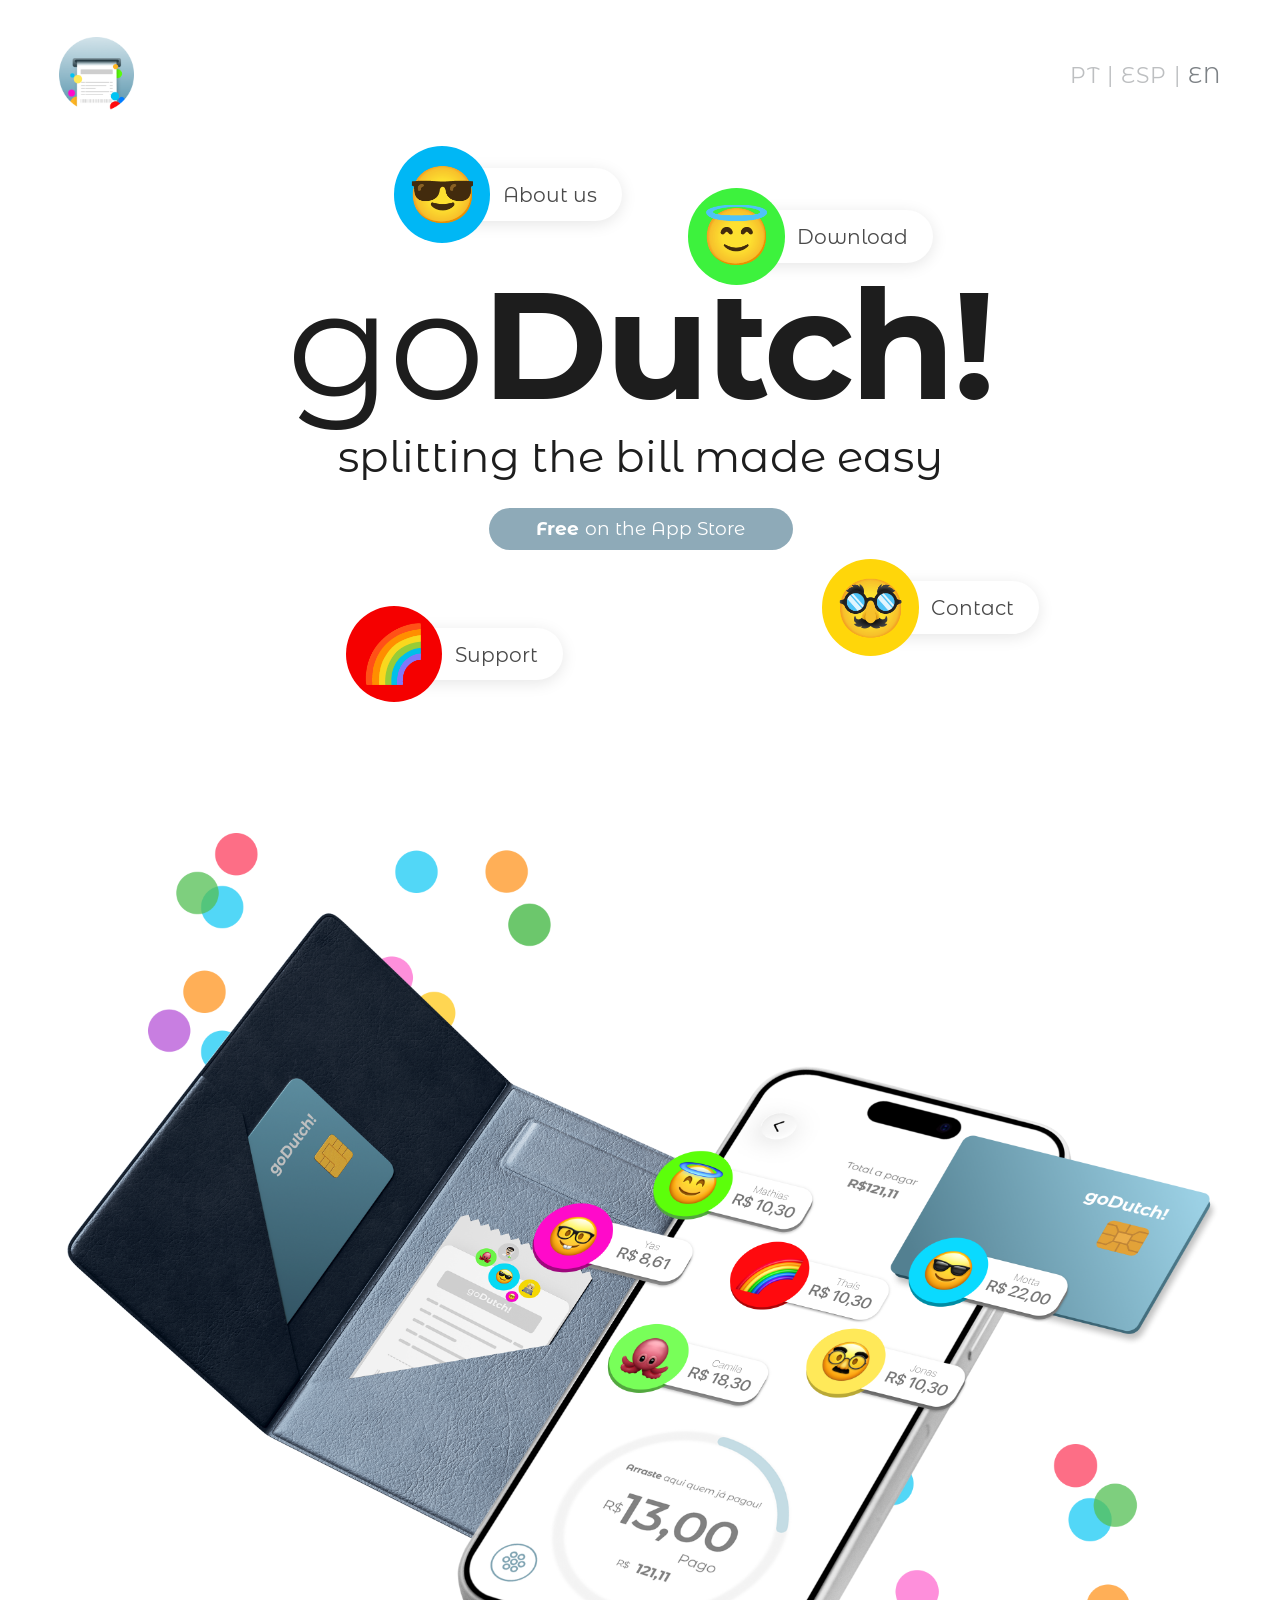
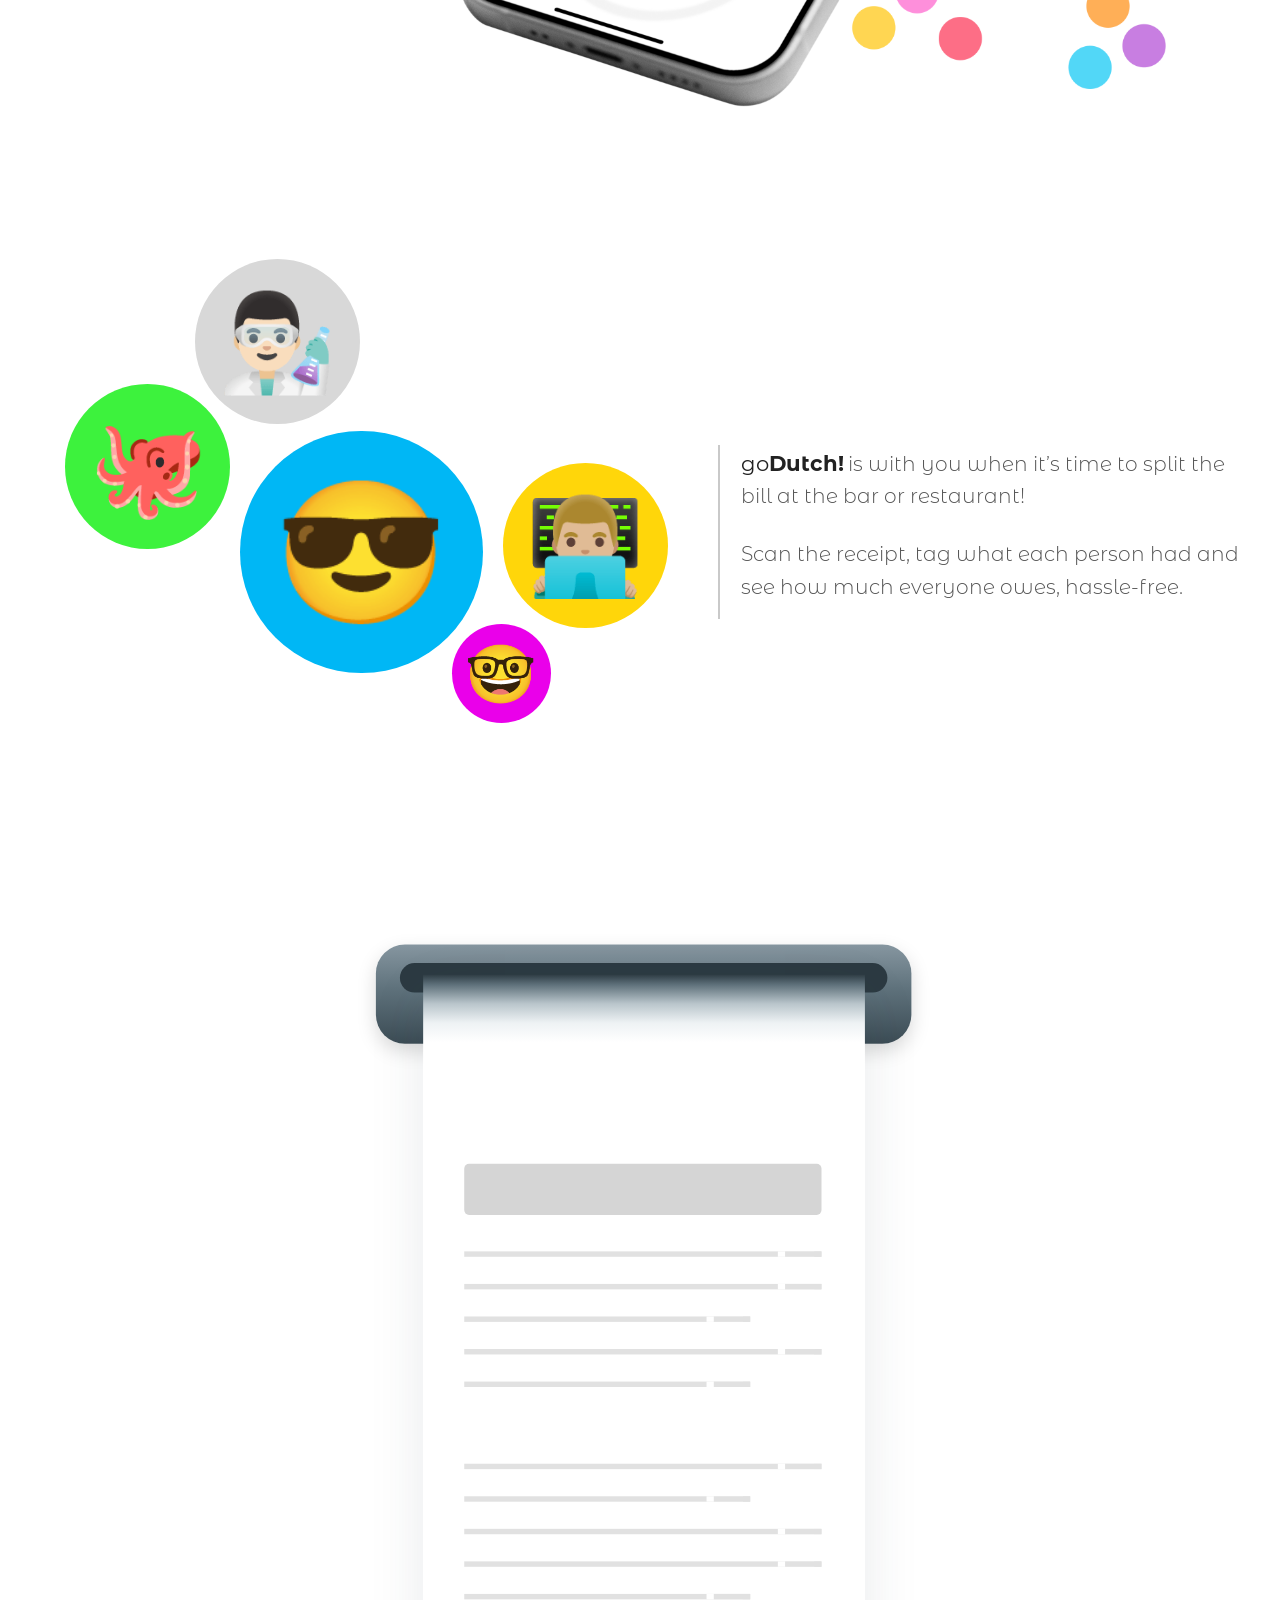
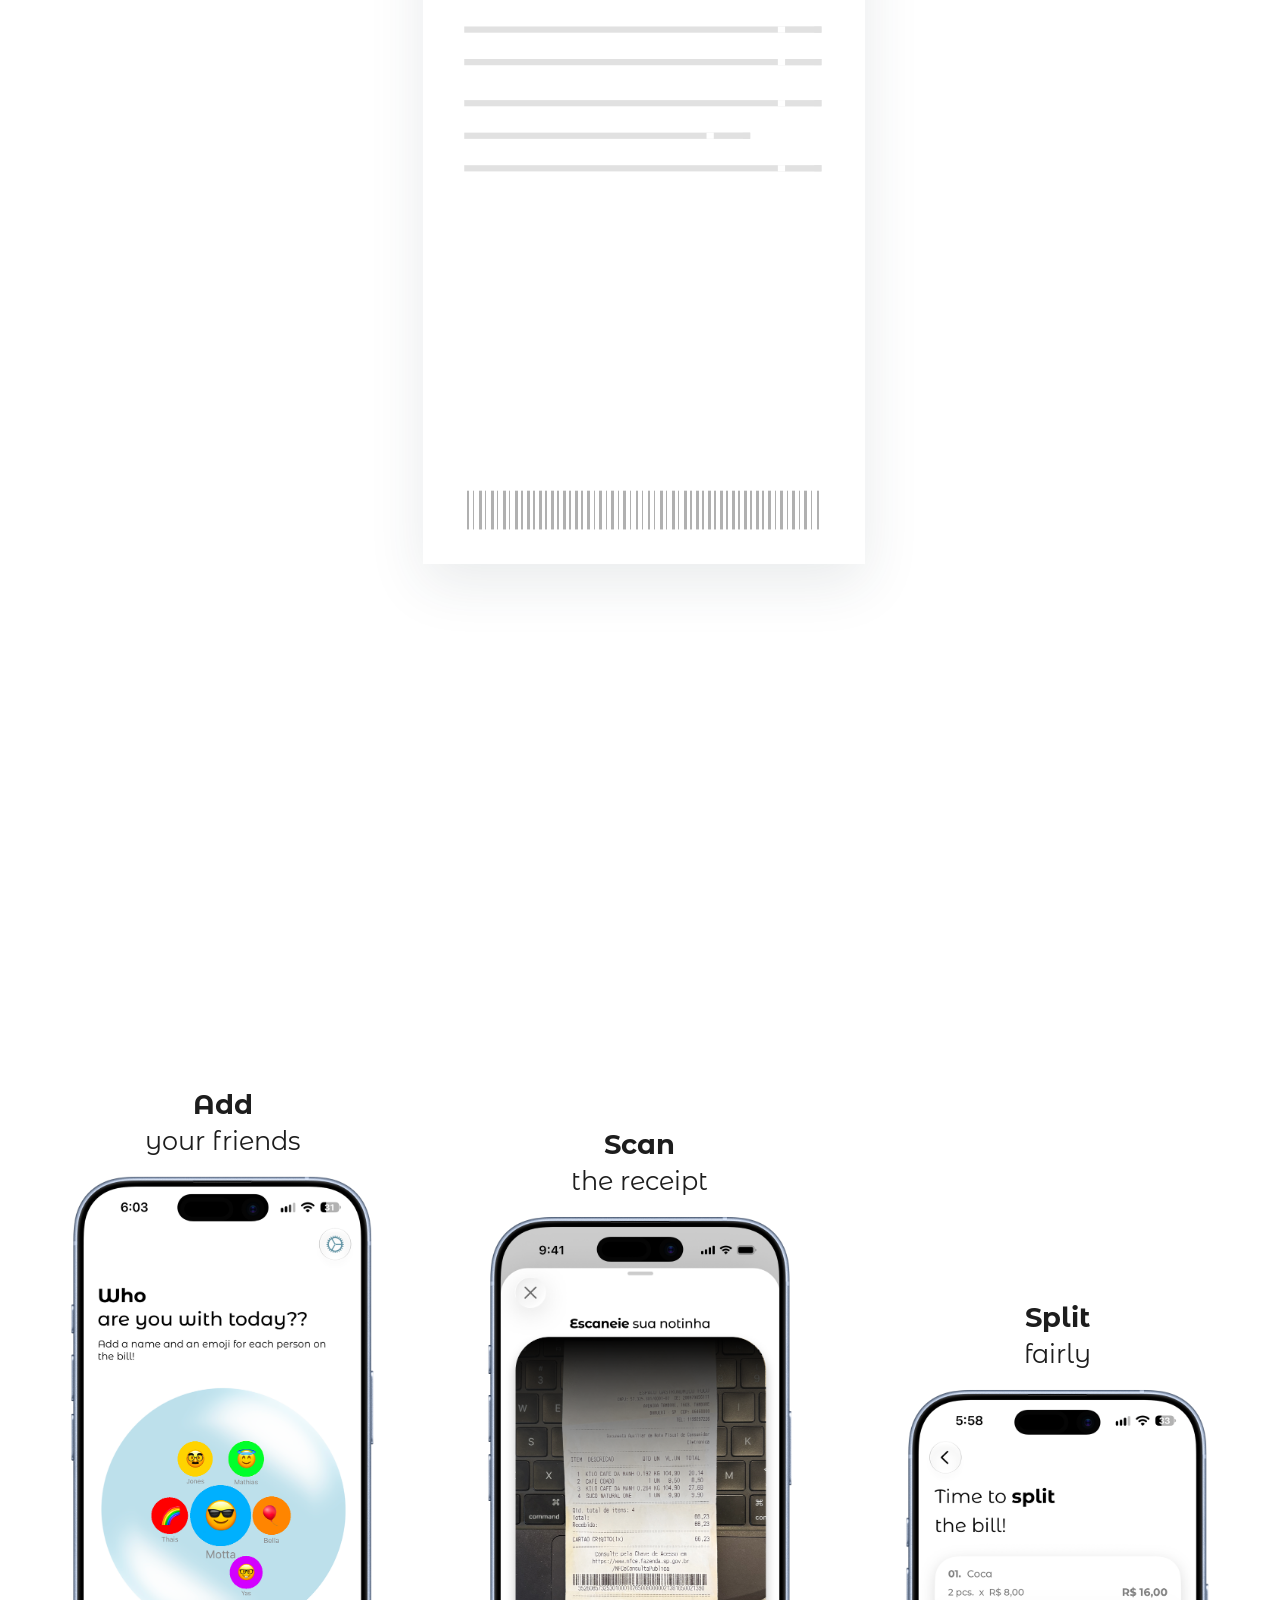
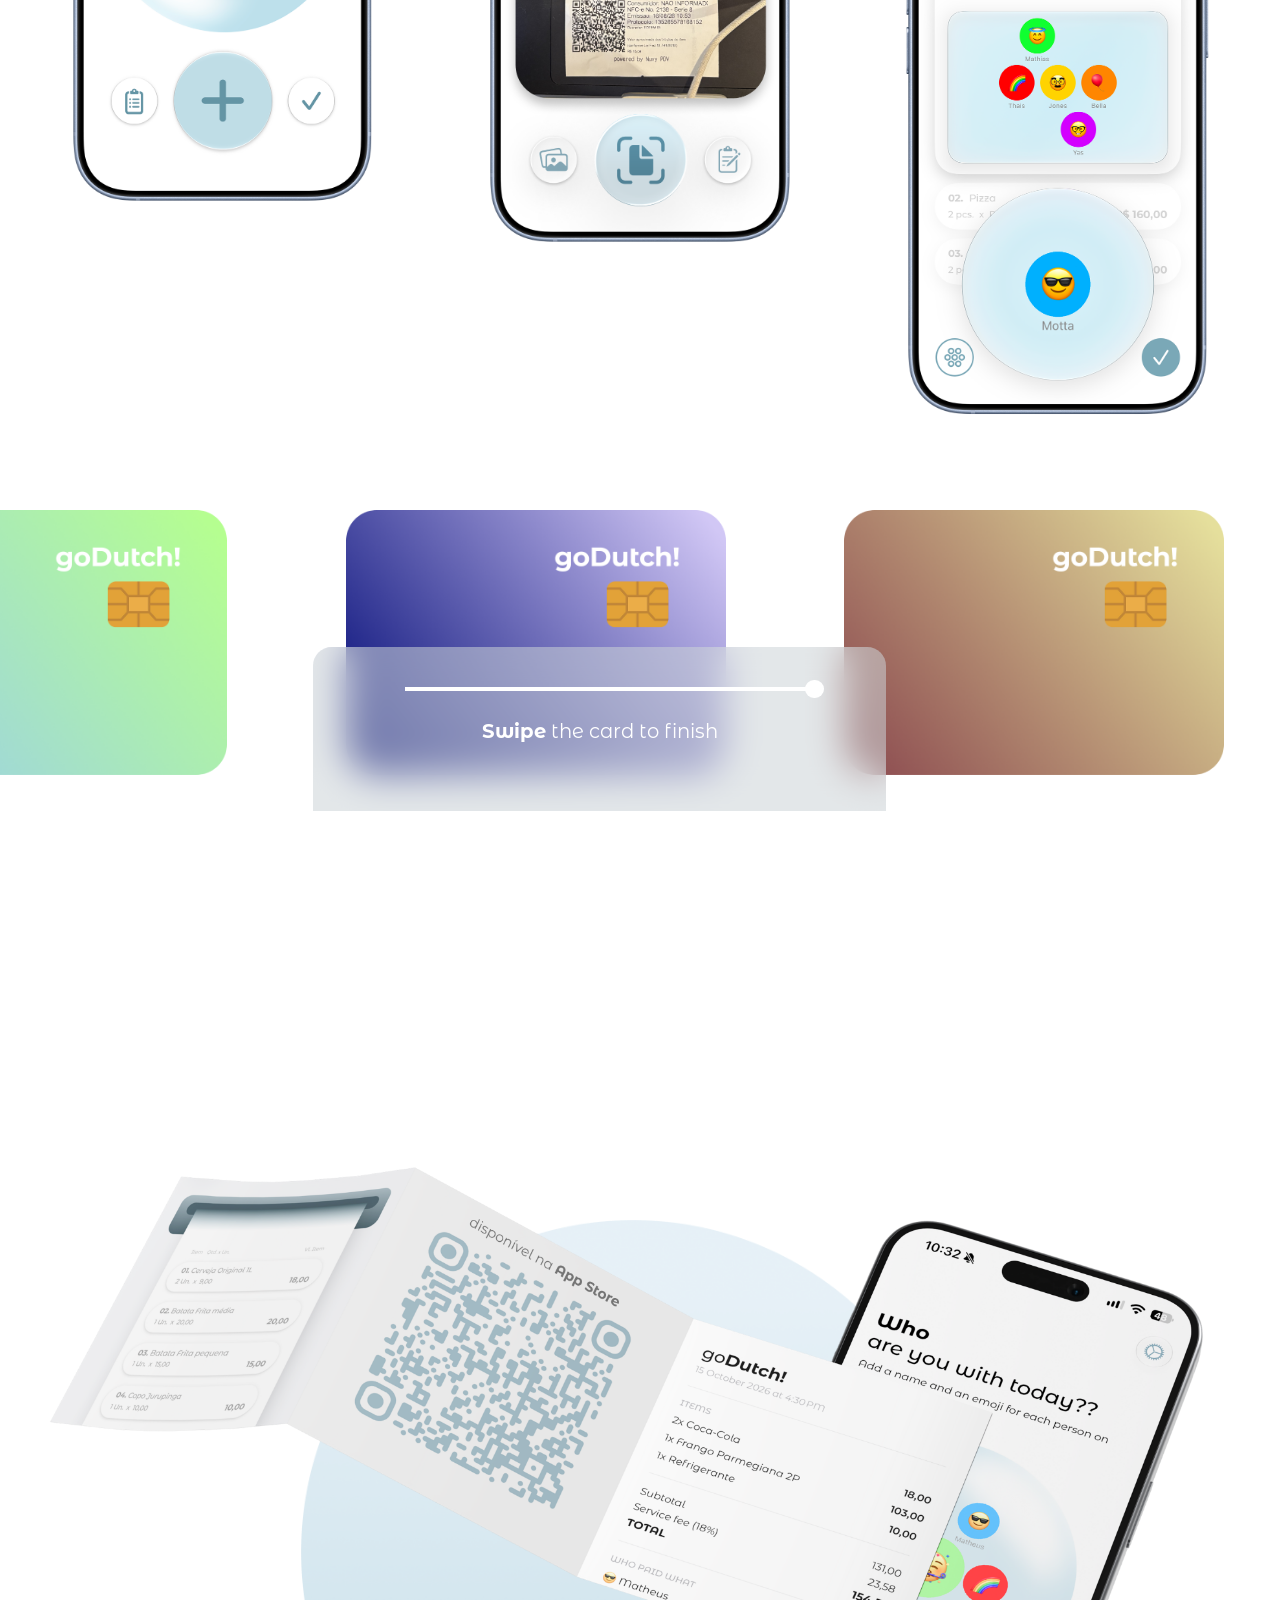
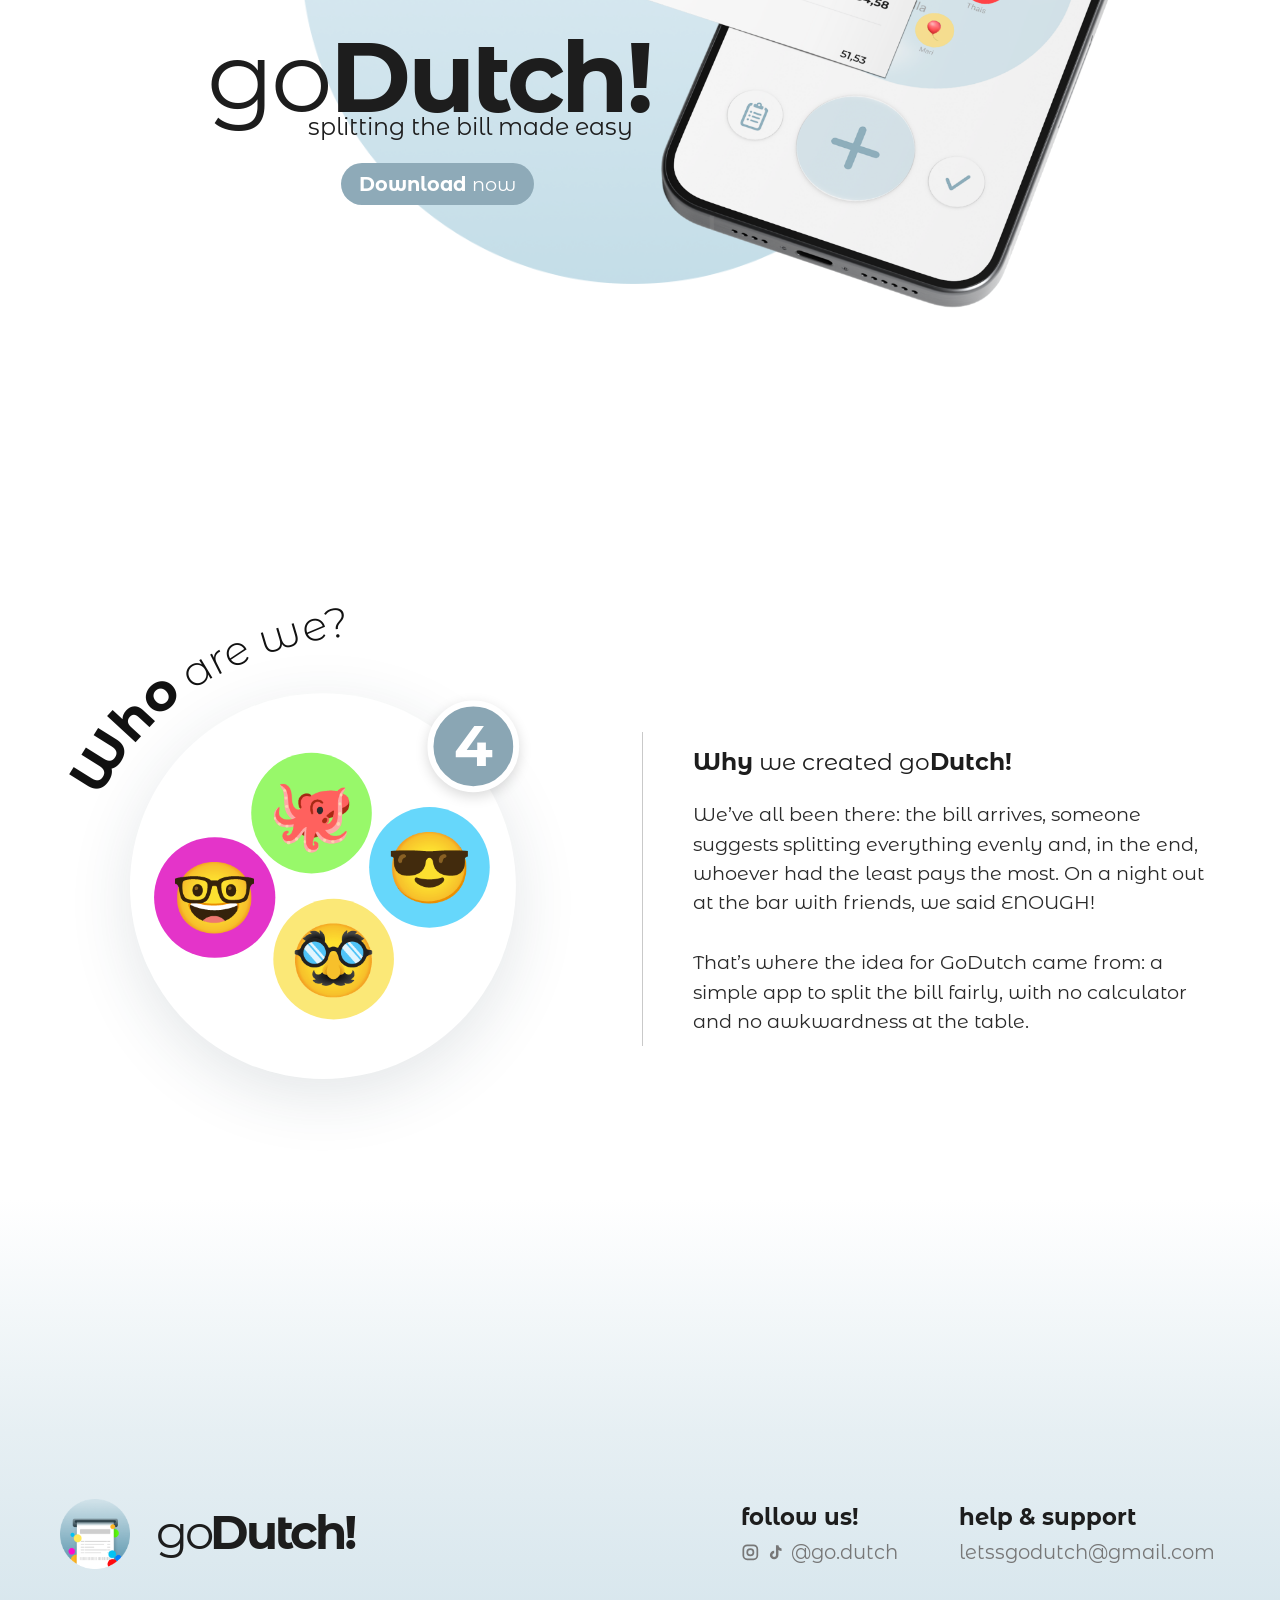
==== index.html @ 828cf1ac "Renomeia para index.html" ====
<!DOCTYPE html>
<html lang="pt-BR">
<head>
<meta charset="UTF-8">
<meta name="viewport" content="width=device-width, initial-scale=1">
<title>goDutch! – rachar a conta fácil</title>
<link rel="preconnect" href="https://fonts.googleapis.com">
<link rel="preconnect" href="https://fonts.gstatic.com" crossorigin>
<link href="https://fonts.googleapis.com/css2?family=Montserrat+Alternates:wght@300;400;500;600;700&display=swap" rel="stylesheet">
<link rel="stylesheet" href="landingpage.css">
<script>
  // liga as animações antes da página aparecer (evita os balões "piscarem" no lugar final)
  if (!window.matchMedia('(prefers-reduced-motion: reduce)').matches) document.documentElement.classList.add('anim');
</script>
</head>
<body>
<div class="page">

  <!-- 1. HERO -->
  <section class="sec hero">
    <img class="icone" src="assets/iconApp.png" alt="goDutch!">
    <nav class="lang"><a href="#" data-lang="pt">PT</a> | <a href="#" data-lang="es">ESP</a> | <a href="#" data-lang="en">EN</a></nav>

    <nav class="menu">
      <a href="#quem">
        <span class="pill" style="--x:72;--y:145;--ate:178;--dx:142;--dy:62.5;--date:192" data-i18n="menuSobre">Sobre nós</span>
        <span class="em" style="--x:72;--y:145;--r:30;background:var(--azul);--dx:142;--dy:62.5;--dr:15.5">😎</span>
      </a>
      <a class="js-appstore" href="#" target="_blank" rel="noopener">
        <span class="pill" style="--x:253;--y:170;--ate:355;--dx:236.5;--dy:76;--date:286.5" data-i18n="menuDownload">Download</span>
        <span class="em" style="--x:253;--y:170;--r:30;background:var(--verde);--dx:236.5;--dy:76;--dr:15.5">😇</span>
      </a>
      <a class="js-email" href="mailto:letssgodutch@gmail.com">
        <span class="pill" style="--x:250;--y:348;--ate:348;--dx:279.5;--dy:195;--date:329.5" data-i18n="menuContato">Contato</span>
        <span class="em" style="--x:250;--y:348;--r:30;background:var(--amarelo);--dx:279.5;--dy:195;--dr:15.5">🥸</span>
      </a>
      <a class="js-notion-suporte" href="#" target="_blank" rel="noopener">
        <span class="pill" style="--x:76;--y:374;--ate:173;--dx:126.5;--dy:210;--date:176" data-i18n="menuSuporte">Suporte</span>
        <span class="em" style="--x:76;--y:374;--r:30;background:var(--vermelho);--dx:126.5;--dy:210;--dr:15.5">🌈</span>
      </a>
    </nav>

    <h1 class="logo">go<b>Dutch!</b></h1>
    <p class="slogan" data-i18n="slogan">rachar a conta fácil</p>
    <a class="btn js-appstore" href="#" target="_blank" rel="noopener" data-i18n="btnApp"><b>Grátis</b> na App Store</a>
  </section>

  <!-- 2. CARTEIRA + CONFETES -->
  <section class="sec carteira">
    <img class="confete c1 sobe" style="--ordem:0" src="assets/Group%206074.png" alt="">
    <img class="confete c2 sobe" style="--ordem:2" src="assets/Group%206075.png" alt="">
    <img class="mock sobe" style="--ordem:1" src="assets/mockupAberto.png" alt="Carteira aberta com cartão goDutch! e celular mostrando quanto cada um pagou">
  </section>

  <!-- 3. INTRO -->
  <section class="sec intro" id="sobre">
    <div class="intro-txt">
    <h2 class="logo">go<b>Dutch!</b></h2>
    <p class="sub" data-i18n="introSub">está com você na hora de dividir a conta do bar ou restaurante!</p>
    <p class="como" data-i18n="introComo"><b>Escaneie</b> a nota, <b>marque</b> o que cada pessoa consumiu e <b>veja</b> quanto cada um deve pagar, sem complicações.</p>
    </div>
    <span class="em" style="--x:148;--y:158;--r:40;background:var(--cinza);--dx:89;--dy:63.5;--dr:26.5">👨🏻‍🔬</span>
    <span class="em" style="--x:84;--y:219;--r:40;background:var(--verde);--dx:47.5;--dy:103.5;--dr:26.5">🐙</span>
    <span class="em" style="--x:188;--y:259;--r:60;background:var(--azul);--dx:116;--dy:131;--dr:39">😎</span>
    <span class="em" style="--x:298;--y:258;--r:40;background:var(--amarelo);--dx:188;--dy:129;--dr:26.5">👨🏼‍💻</span>
    <span class="em" style="--x:257;--y:318;--r:24;background:var(--rosa);--dx:161;--dy:170;--dr:16">🤓</span>
  </section>

  <!-- 4. NOTINHA -->
  <section class="sec notinha">
    <div class="fenda"></div>
    <div class="papel">
      <div class="barra"></div>
      <div class="linhas l1"><i></i><i></i><i class="c"></i><i></i><i class="c"></i></div>
      <div class="linhas l2"><i></i><i class="c"></i><i></i><i></i><i class="c"></i><i></i><i></i></div>
      <div class="linhas l3"><i></i><i class="c"></i><i></i></div>
      <div class="codigo"></div>
    </div>
    <!-- bolinhas (atras = passa por trás do papel) -->
    <span class="dot"       style="--x:279;--y:109;--r:11;background:#ffa31a"></span>
    <span class="dot atras" style="--x:290;--y:140;--r:20;background:#4be63c"></span>
    <span class="dot"       style="--x:87; --y:148;--r:9; background:#1ab8f0"></span>
    <span class="dot"       style="--x:112;--y:164;--r:18;background:#ffe14d"></span>
    <span class="dot"       style="--x:84; --y:226;--r:15;background:#ea1fd0"></span>
    <span class="dot atras" style="--x:100;--y:272;--r:25;background:#ffa31a"></span>
    <span class="dot"       style="--x:277;--y:240;--r:18;background:#1fc3f5"></span>
    <span class="dot"       style="--x:306;--y:259;--r:15;background:#1b75e8"></span>
    <span class="dot"       style="--x:279;--y:287;--r:24;background:#f20d0d"></span>
    <span class="dot atras" style="--x:95; --y:410;--r:11;background:#1fc3f5"></span>
    <span class="dot"       style="--x:107;--y:440;--r:20;background:#5af01e"></span>
    <span class="dot"       style="--x:286;--y:435;--r:11;background:#ffe14d"></span>
    <span class="dot atras" style="--x:295;--y:475;--r:25;background:#ea1fd0"></span>
  </section>

  <!-- 5. COMO FUNCIONA -->
  <section class="sec passos">
    <div class="trilho" id="trilho">
      <div class="passo">
        <h3 data-i18n="passoDivida">Divida<span>justamente</span></h3>
        <img src="assets/mockup1.png" alt="Tela para dividir a conta">
      </div>
      <div class="passo ativo">
        <h3 data-i18n="passoAdicione">Adicione<span>seus amigos</span></h3>
        <img src="assets/mockup3.png" alt="Tela para adicionar amigos">
      </div>
      <div class="passo">
        <h3 data-i18n="passoEscaneie">Escaneie<span>a notinha</span></h3>
        <img src="assets/mockup2.png" alt="Tela para escanear a nota">
      </div>
    </div>
  </section>

  <!-- 6. CARTÕES -->
  <section class="sec cartoes">
    <!-- carrossel infinito: a 2ª metade repete a 1ª para o loop não ter emenda -->
    <div class="cartoes-trilho">
      <div class="cartoes-faixa">
        <!-- ordem pensada pra cores parecidas não ficarem lado a lado -->
        <img src="assets/cartaoVerde.png" alt="Cartão goDutch! verde">
        <img src="assets/cartaoIndigo.png" alt="Cartão goDutch! índigo">
        <img src="assets/cartaoDourado.png" alt="Cartão goDutch! dourado">
        <img src="assets/cartaoAzul.png" alt="Cartão goDutch! azul">
        <img src="assets/cartaoVermelho.png" alt="Cartão goDutch! vermelho">
        <img src="assets/cartaoLilas.png" alt="Cartão goDutch! lilás">
        <img src="assets/cartaoEsmeralda.png" alt="Cartão goDutch! esmeralda">
        <img src="assets/cartaoRosa.png" alt="Cartão goDutch! roxo">
        <!-- cópia -->
        <img src="assets/cartaoVerde.png" alt="" aria-hidden="true">
        <img src="assets/cartaoIndigo.png" alt="" aria-hidden="true">
        <img src="assets/cartaoDourado.png" alt="" aria-hidden="true">
        <img src="assets/cartaoAzul.png" alt="" aria-hidden="true">
        <img src="assets/cartaoVermelho.png" alt="" aria-hidden="true">
        <img src="assets/cartaoLilas.png" alt="" aria-hidden="true">
        <img src="assets/cartaoEsmeralda.png" alt="" aria-hidden="true">
        <img src="assets/cartaoRosa.png" alt="" aria-hidden="true">
      </div>
    </div>
    <div class="arraste">
      <div class="trilha"></div>
      <p data-i18n="arraste"><b>Arraste</b> o cartão para finalizar</p>
    </div>
  </section>

  <!-- 7. DOWNLOAD -->
  <section class="sec download" id="download">
    <img class="circulo" src="assets/circulo.png" alt="">
    <img class="mock" src="assets/notinhaSaindo.png" alt="QR code para baixar o goDutch! na App Store">
    <p class="logo">go<b>Dutch!</b></p>
    <p class="slogan" data-i18n="slogan">rachar a conta fácil</p>
    <a class="btn btn-gratis js-appstore" href="#" target="_blank" rel="noopener" data-i18n="btnApp"><b>Grátis</b> na App Store</a>
    <a class="btn btn-baixe js-appstore" href="#" target="_blank" rel="noopener" data-i18n="btnBaixe"><b>Baixe</b> agora</a>
  </section>

  <!-- 8. POR QUE -->
  <section class="sec porque">
    <h3 data-i18n="porqueTitulo"><b>Por que</b> criamos o go<b>Dutch!</b></h3>
    <p class="p1" data-i18n="porque1">Todo mundo já viveu aquela hora que a conta chega, alguém sugere dividir tudo igual e, no fim, quem consumiu menos paga mais. Numa ida ao bar com os amigos, dissemos CHEGA!</p>
    <p class="p2" data-i18n="porque2">Foi daí que veio a ideia do GoDutch, um app simples para dividir a conta de forma justa, sem calculadora e sem desconforto na mesa.</p>
  </section>

  <div class="fundo-rodape"></div>

  <!-- 9. QUEM SOMOS -->
  <section class="sec quem" id="quem">
    <div class="quem-roda">
    <div class="roda"></div>
    <span class="n4">4</span>
    <span class="em" style="--x:189.5;--y:95;--r:29;background:#98f86a">🐙</span>
    <span class="em" style="--x:143;--y:135.5;--r:29;background:#e434c9">🤓</span>
    <span class="em" style="--x:246;--y:121;--r:29;background:#66d7fb">😎</span>
    <span class="em" style="--x:200;--y:165;--r:29;background:#fbe877">🥸</span>
    <svg class="quem-titulo" viewBox="0 0 390 130" aria-label="Quem somos?">
      <path id="arco" d="M88,88 C102,58 128,34 160,22 S215,8 245,9 S285,12 300,14" fill="none"/>
      <text><textPath href="#arco"><tspan class="q1" data-i18n="quem1">Quem</tspan><tspan class="q2" data-i18n="quem2"> somos?</tspan></textPath></text>
    </svg>
    </div>

    <div class="time">
      <div class="membro">
        <div class="pill" style="--x:172;--y:268;--ate:295;--dx:157.4;--dy:184.8;--date:238.4"><small>Thaís · Developer</small><span>@tatacanguçu</span></div>
        <span class="em" style="--x:172;--y:268;--r:24;background:var(--verde);--dx:157.4;--dy:184.8;--dr:15.5">🐙</span>
      </div>
      <div class="membro">
        <div class="pill" style="--x:48;--y:322;--ate:170;--dx:29.4;--dy:221.2;--date:109.4"><small>Camila · Developer</small><span>@cparolin_</span></div>
        <span class="em" style="--x:48;--y:322;--r:24;background:var(--amarelo);--dx:29.4;--dy:221.2;--dr:15.5">🥸</span>
      </div>
      <div class="membro">
        <div class="pill" style="--x:254;--y:322;--ate:376;--dx:244.6;--dy:223.8;--date:324.1"><small>Yasmin · Developer</small><span>@y.mendss</span></div>
        <span class="em" style="--x:254;--y:322;--r:24;background:var(--rosa);--dx:244.6;--dy:223.8;--dr:15.5">🤓</span>
      </div>
      <div class="membro">
        <div class="pill" style="--x:118;--y:377;--ate:242;--dx:111.3;--dy:277.7;--date:191.8"><small>Matheus · Designer</small><span>@matheusmotta_</span></div>
        <span class="em" style="--x:118;--y:377;--r:24;background:var(--azul);--dx:111.3;--dy:277.7;--dr:15.5">😎</span>
      </div>
    </div>
  </section>

  <!-- 10. RODAPÉ -->
  <footer class="sec rodape" id="contato">
    <img class="icone" src="assets/iconApp.png" alt="">
    <span class="logo">go<b>Dutch!</b></span>
    <h4 class="col1" data-i18n="segue">segue aí!</h4>
    <p class="col1">
      <a class="js-instagram" href="#" target="_blank" rel="noopener" aria-label="Instagram"><svg viewBox="0 0 24 24" fill="none" stroke="#777" stroke-width="2.2"><rect x="3" y="3" width="18" height="18" rx="5"/><circle cx="12" cy="12" r="4"/></svg></a>
      <a class="js-tiktok" href="#" target="_blank" rel="noopener" aria-label="TikTok"><svg viewBox="0 0 24 24" fill="#777"><path d="M16 3c.3 2.2 1.8 3.9 4 4.1v3.2c-1.5 0-2.9-.4-4-1.2v6.4A5.5 5.5 0 1 1 10.5 10v3.3a2.3 2.3 0 1 0 2.3 2.3V3H16z"/></svg></a>
      <a class="js-instagram" href="#" target="_blank" rel="noopener">@go.dutch</a>
    </p>
    <h4 class="col2" data-i18n="ajuda">ajuda &amp; suporte</h4>
    <p class="col2"><a class="js-email" href="mailto:letssgodutch@gmail.com">letssgodutch@gmail.com</a></p>
  </footer>

</div>

<script>
  /* =========================================================
     LINKS — troque aqui quando tiver os endereços certos
     ========================================================= */
  var LINKS = {
    appStore:  'https://apps.apple.com/br/app/godutch/id6807981022',

    // e-mail (balão "Contato" e rodapé)
    email: 'letssgodutch@gmail.com',

    // página de suporte no Notion (balão "Suporte")
    notionSuporte:  'https://app.notion.com/p/goDutch-Suporte-2c795313e3b48397bc20012de72bafef?source=copy_link',

    instagram: 'https://www.instagram.com/go.dutch',
    tiktok:    'https://www.tiktok.com/@go.dutch'
  };

  /* =========================================================
     TEXTOS EM PT / ES / EN
     ========================================================= */
  var TEXTOS = {
    pt: {
      menuSobre:'Sobre nós', menuDownload:'Download', menuContato:'Contato', menuSuporte:'Suporte',
      slogan:'rachar a conta fácil',
      btnApp:'<b>Grátis</b> na App Store', btnBaixe:'<b>Baixe</b> agora',
      introSub:'está com você na hora de dividir a conta do bar ou restaurante!',
      introComo:'<b>Escaneie</b> a nota, <b>marque</b> o que cada pessoa consumiu e <b>veja</b> quanto cada um deve pagar, sem complicações.',
      passoAdicione:'Adicione<span>seus amigos</span>',
      passoEscaneie:'Escaneie<span>a notinha</span>',
      passoDivida:'Divida<span>justamente</span>',
      arraste:'<b>Arraste</b> o cartão para finalizar',
      porqueTitulo:'<b>Por que</b> criamos o go<b>Dutch!</b>',
      porque1:'Todo mundo já viveu aquela hora que a conta chega, alguém sugere dividir tudo igual e, no fim, quem consumiu menos paga mais. Numa ida ao bar com os amigos, dissemos CHEGA!',
      porque2:'Foi daí que veio a ideia do GoDutch, um app simples para dividir a conta de forma justa, sem calculadora e sem desconforto na mesa.',
      quem1:'Quem', quem2:' somos?',
      segue:'segue aí!', ajuda:'ajuda &amp; suporte'
    },
    es: {
      menuSobre:'Sobre nosotros', menuDownload:'Descargar', menuContato:'Contacto', menuSuporte:'Soporte',
      slogan:'dividir la cuenta fácil',
      btnApp:'<b>Gratis</b> en la App Store', btnBaixe:'<b>Descárgala</b> ahora',
      introSub:'¡está contigo a la hora de dividir la cuenta del bar o restaurante!',
      introComo:'<b>Escanea</b> el ticket, <b>marca</b> lo que consumió cada persona y <b>mira</b> cuánto debe pagar cada uno, sin complicaciones.',
      passoAdicione:'Agrega<span>a tus amigos</span>',
      passoEscaneie:'Escanea<span>el ticket</span>',
      passoDivida:'Divide<span>con justicia</span>',
      arraste:'<b>Desliza</b> la tarjeta para finalizar',
      porqueTitulo:'<b>Por qué</b> creamos go<b>Dutch!</b>',
      porque1:'Todos hemos vivido ese momento: llega la cuenta, alguien sugiere dividir todo por igual y, al final, quien consumió menos paga más. En una salida al bar con amigos, dijimos ¡BASTA!',
      porque2:'De ahí nació la idea de GoDutch, una app sencilla para dividir la cuenta de forma justa, sin calculadora y sin incomodidad en la mesa.',
      quem1:'¿Quiénes', quem2:' somos?',
      segue:'¡síguenos!', ajuda:'ayuda y soporte'
    },
    en: {
      menuSobre:'About us', menuDownload:'Download', menuContato:'Contact', menuSuporte:'Support',
      slogan:'splitting the bill made easy',
      btnApp:'<b>Free</b> on the App Store', btnBaixe:'<b>Download</b> now',
      introSub:'is with you when it’s time to split the bill at the bar or restaurant!',
      introComo:'<b>Scan</b> the receipt, <b>tag</b> what each person had and <b>see</b> how much everyone owes, hassle-free.',
      passoAdicione:'Add<span>your friends</span>',
      passoEscaneie:'Scan<span>the receipt</span>',
      passoDivida:'Split<span>fairly</span>',
      arraste:'<b>Swipe</b> the card to finish',
      porqueTitulo:'<b>Why</b> we created go<b>Dutch!</b>',
      porque1:'We’ve all been there: the bill arrives, someone suggests splitting everything evenly and, in the end, whoever had the least pays the most. On a night out at the bar with friends, we said ENOUGH!',
      porque2:'That’s where the idea for GoDutch came from: a simple app to split the bill fairly, with no calculator and no awkwardness at the table.',
      quem1:'Who', quem2:' are we?',
      segue:'follow us!', ajuda:'help &amp; support'
    }
  };
  var HTML_LANG = { pt:'pt-BR', es:'es', en:'en' };

  function trocarIdioma(lang){
    if (!TEXTOS[lang]) lang = 'pt';
    var t = TEXTOS[lang];
    document.querySelectorAll('[data-i18n]').forEach(function(el){
      var k = el.getAttribute('data-i18n');
      if (t[k] !== undefined) el.innerHTML = t[k];
    });
    document.documentElement.lang = HTML_LANG[lang];
    document.querySelectorAll('.lang a').forEach(function(a){
      a.classList.toggle('ativo', a.getAttribute('data-lang') === lang);
    });
    try { localStorage.setItem('godutch-idioma', lang); } catch(e) {}
  }

  document.querySelectorAll('.lang a').forEach(function(a){
    a.addEventListener('click', function(e){ e.preventDefault(); trocarIdioma(a.getAttribute('data-lang')); });
  });

  // idioma inicial: o último escolhido, ou o do navegador, ou PT
  (function(){
    var salvo = null;
    try { salvo = localStorage.getItem('godutch-idioma'); } catch(e) {}
    var nav = (navigator.language || 'pt').slice(0,2).toLowerCase();
    trocarIdioma(salvo || (TEXTOS[nav] ? nav : 'pt'));
  })();

  /* =========================================================
     LINKS (App Store e redes)
     ========================================================= */
  // enquanto um link estiver como '#', o botão não abre nada
  function ligar(classe, url){
    document.querySelectorAll(classe).forEach(function(a){
      if (url && url !== '#') { a.href = url; }
      else { a.removeAttribute('target'); a.addEventListener('click', function(e){ e.preventDefault(); }); }
    });
  }
  ligar('.js-appstore',       LINKS.appStore);
  ligar('.js-instagram',      LINKS.instagram);
  ligar('.js-tiktok',         LINKS.tiktok);
  document.querySelectorAll('.js-email').forEach(function(a){ a.href = 'mailto:' + LINKS.email; });
  ligar('.js-notion-suporte',  LINKS.notionSuporte);

  /* =========================================================
     LINKS INTERNOS (ex.: "Sobre nós" → "Quem somos?")
     rola até a seção, mesmo quando ela fica no fim da página
     ========================================================= */
  document.querySelectorAll('a[href^="#"]:not([href="#"])').forEach(function(a){
    a.addEventListener('click', function(e){
      var alvo = document.querySelector(a.getAttribute('href'));
      if (!alvo) return;
      e.preventDefault();
      var y = alvo.getBoundingClientRect().top + window.pageYOffset - 20;
      window.scrollTo({ top: y, behavior: 'smooth' });
    });
  });

  /* =========================================================
     ANIMAÇÃO 1 — balões do topo saem do meio (de trás do logo)
     e vão até a posição final
     ========================================================= */
  (function(){
    if (!document.documentElement.classList.contains('anim')) return;
    var logo = document.querySelector('.hero .logo');
    var baloes = document.querySelectorAll('.menu a');
    function preparar(){
      var l = logo.getBoundingClientRect();
      var cx = l.left + l.width / 2, cy = l.top + l.height / 2;
      baloes.forEach(function(a){
        var e = a.querySelector('.em').getBoundingClientRect();
        a.style.setProperty('--ox', (cx - (e.left + e.width / 2)) + 'px');
        a.style.setProperty('--oy', (cy - (e.top + e.height / 2)) + 'px');
      });
    }
    preparar();
    // espera 2 quadros pra posição inicial "pegar", depois solta todos os balões juntos
    requestAnimationFrame(function(){ requestAnimationFrame(function(){
      baloes.forEach(function(a){
        a.style.setProperty('--atraso', '0.4s');
        a.classList.add('saiu');
      });
    }); });
  })();

  /* =========================================================
     ANIMAÇÃO 2 — ao rolar a página, os elementos com a classe
     "sobe" sobem em cadeia até a posição final
     (a ordem vem de --ordem no HTML: 0, 1, 2...)
     ========================================================= */
  (function(){
    if (!document.documentElement.classList.contains('anim')) return;
    var els = document.querySelectorAll('.sobe');
    if (!('IntersectionObserver' in window)) { els.forEach(function(e){ e.classList.add('visivel'); }); return; }
    // só começa a vigiar DEPOIS que o usuário rolar a página pela 1ª vez
    // (assim nada sobe sozinho quando a página abre)
    function ligarObservadores(){
      document.querySelectorAll('.sec').forEach(function(sec){
        var filhos = sec.querySelectorAll('.sobe');
        if (!filhos.length) return;
        var o = new IntersectionObserver(function(en){
          if (en[0].isIntersecting){ filhos.forEach(function(f){ f.classList.add('visivel'); }); o.disconnect(); }
        }, { rootMargin: '0px 0px -20% 0px' });
        o.observe(sec);
      });
    }
    function aoRolar(){
      if (window.pageYOffset < 30) return;   // ignora mexidinhas mínimas
      window.removeEventListener('scroll', aoRolar);
      ligarObservadores();
    }
    window.addEventListener('scroll', aoRolar, { passive:true });
  })();

  /* =========================================================
     ANIMAÇÃO 4 — bolinhas da notinha aparecem conforme desce
     e somem (encolhendo) se voltar pra cima
     ========================================================= */
  (function(){
    if (!document.documentElement.classList.contains('anim')) return;
    var dots = Array.prototype.slice.call(document.querySelectorAll('.notinha .dot'));
    var agendado = false;
    function atualizar(){
      agendado = false;
      var limite = window.innerHeight * 0.85;   // a bolinha aparece quando chega a 85% da altura da tela
      dots.forEach(function(d){
        var r = d.getBoundingClientRect();
        d.classList.toggle('on', r.top + r.height / 2 < limite);
      });
    }
    function pedir(){ if (!agendado){ agendado = true; requestAnimationFrame(atualizar); } }
    window.addEventListener('scroll', pedir, { passive:true });
    window.addEventListener('resize', pedir);
    atualizar();
  })();

  /* =========================================================
     ANIMAÇÃO 5 — celulares do "como funciona" se alinham conforme rola
     (0 = escada, quando a seção entra na tela; 1 = alinhados, perto do meio)
     ========================================================= */
  (function(){
    if (!document.documentElement.classList.contains('anim')) return;
    var sec = document.querySelector('.passos');
    var agendado = false;
    function atualizar(){
      agendado = false;
      var r = sec.getBoundingClientRect(), h = window.innerHeight;
      // trajeto mais longo: começa com o topo da seção a 95% da tela e termina a 15%
      var p = (h * 0.95 - r.top) / (h * 0.80);
      p = Math.max(0, Math.min(1, p));
      // cada celular sobe numa "janela" própria, encavalada com a do vizinho:
      // Adicione 0–50%, Escaneie 25–75%, Divida 50–100%
      // (quando o Escaneie chega, o Divida está na metade do caminho)
      function janela(ini){ var v = (p - ini) / 0.5; v = Math.max(0, Math.min(1, v)); return v * v * (3 - 2 * v); }
      sec.style.setProperty('--p1', janela(0).toFixed(3));
      sec.style.setProperty('--p2', janela(0.25).toFixed(3));
      sec.style.setProperty('--p3', janela(0.5).toFixed(3));
    }
    function pedir(){ if (!agendado){ agendado = true; requestAnimationFrame(atualizar); } }
    window.addEventListener('scroll', pedir, { passive:true });
    window.addEventListener('resize', pedir);
    atualizar();
  })();

  /* =========================================================
     ANIMAÇÃO 6 — círculo do download cresce atrás do mockup ao rolar;
     guarda o maior tamanho já alcançado, então nunca encolhe de volta
     ========================================================= */
  (function(){
    if (!document.documentElement.classList.contains('anim')) return;
    var sec = document.querySelector('.download');
    var maior = 0, agendado = false;
    function atualizar(){
      agendado = false;
      var r = sec.getBoundingClientRect(), h = window.innerHeight;
      // começa assim que a seção aparece embaixo e termina com o topo da seção a 10% da tela;
      // velocidade constante (sem demora no começo nem no fim)
      var p = (h - r.top) / (h * 0.9);
      p = Math.max(0, Math.min(1, p));
      if (p > maior){ maior = p; sec.style.setProperty('--c', maior.toFixed(3)); }
      if (maior >= 1){ window.removeEventListener('scroll', pedir); window.removeEventListener('resize', pedir); }
    }
    function pedir(){ if (!agendado){ agendado = true; requestAnimationFrame(atualizar); } }
    window.addEventListener('scroll', pedir, { passive:true });
    window.addEventListener('resize', pedir);
    atualizar();
  })();

  /* =========================================================
     ANIMAÇÃO 7 — "Quem somos?": ao passar o mouse no círculo, os cards
     com os @ saem de dentro dele e vão pro lugar. Depois ficam flutuando.
     (no celular, sem mouse: abre ao tocar no círculo ou quando ele aparece na tela)
     ========================================================= */
  (function(){
    if (!document.documentElement.classList.contains('anim')) return;
    var quem = document.querySelector('.quem');
    var roda = quem.querySelector('.roda');
    var membros = quem.querySelectorAll('.membro');
    function medir(){
      var c = roda.getBoundingClientRect();
      var cx = c.left + c.width / 2, cy = c.top + c.height / 2;
      membros.forEach(function(m){
        var w = m.getBoundingClientRect(), e = m.querySelector('.em').getBoundingClientRect();
        var ex = e.left + e.width / 2, ey = e.top + e.height / 2;
        m.style.setProperty('--ox', (cx - ex) + 'px');
        m.style.setProperty('--oy', (cy - ey) + 'px');
        m.style.setProperty('--tx', (ex - w.left) + 'px');
        m.style.setProperty('--ty', (ey - w.top) + 'px');
      });
    }
    medir();
    quem.classList.add('fechado');
    window.addEventListener('resize', function(){
      if (!quem.classList.contains('fechado')) return;
      quem.classList.remove('fechado'); medir(); quem.classList.add('fechado');
    });
    function abrir(){
      if (!quem.classList.contains('fechado')) return;
      membros.forEach(function(m, i){ m.style.setProperty('--atraso', (i * 0.15) + 's'); });
      quem.classList.remove('fechado');
      quem.classList.add('aberto');
    }
    var alvo = quem.querySelector('.quem-roda');
    alvo.addEventListener('mouseover', abrir);
    alvo.addEventListener('click', abrir);
    // aparelhos sem mouse (celular/tablet): abre quando o círculo aparece bem na tela
    if (window.matchMedia('(hover: none)').matches && 'IntersectionObserver' in window){
      var o = new IntersectionObserver(function(en){
        if (en[0].isIntersecting){ abrir(); o.disconnect(); }
      }, { threshold: 0.6 });
      o.observe(roda);
    }
  })();

  /* =========================================================
     CARROSSEL "como funciona"
     ========================================================= */
  (function(){
    var t = document.getElementById('trilho');
    var passos = t.querySelectorAll('.passo');
    function centralizar(el){ t.scrollLeft = el.offsetLeft - (t.clientWidth - el.offsetWidth) / 2; }
    function marcar(){
      var meio = t.scrollLeft + t.clientWidth / 2, melhor = null, dist = 1e9;
      passos.forEach(function(p){
        var d = Math.abs(p.offsetLeft + p.offsetWidth / 2 - meio);
        if (d < dist){ dist = d; melhor = p; }
      });
      passos.forEach(function(p){ p.classList.toggle('ativo', p === melhor); });
    }
    // tocar num celular do lado leva ele pro centro
    passos.forEach(function(p){
      p.addEventListener('click', function(){
        t.scrollTo({ left: p.offsetLeft - (t.clientWidth - p.offsetWidth) / 2, behavior:'smooth' });
      });
    });
    window.addEventListener('load', function(){ centralizar(passos[1]); marcar(); });
    t.addEventListener('scroll', marcar, {passive:true});
  })();
</script>
</body>
</html>
---- landingpage.css ----
/* goDutch! – landing page (versão celular)
   Medidas baseadas no layout de 390px de largura.
   Cada medida usa var(--u) = 1px do layout (escala com a tela, até 430px). */

:root{
  --u: calc(min(100vw, 430px) / 390);
  --texto:#1d1d1d;
  --cinza-texto:#6f7376;
  --botao:#8eaab8;
  --azul:#00b7f5;
  --verde:#3df23d;
  --amarelo:#ffd60a;
  --vermelho:#f50000;
  --rosa:#ea00ea;
  --laranja:#ff8a00;
  --cinza:#d8d8d8;
}
*{box-sizing:border-box;margin:0;padding:0}
html{scroll-behavior:smooth}
body{
  font-family:'Montserrat Alternates',sans-serif;
  color:var(--texto);
  background:#eef2f4;
  -webkit-font-smoothing:antialiased;
}
img{display:block}
a{color:inherit;text-decoration:none}
b{font-weight:700}

.page{
  position:relative;width:calc(390 * var(--u));height:calc(4050 * var(--u));margin:0 auto;
  background:#fff;overflow:hidden;
}
.sec{position:absolute;left:0;width:calc(390 * var(--u))}

/* ---------- peças reutilizáveis ---------- */
/* círculo de emoji: --x / --y = centro, --r = raio (em px do layout) */
.em{
  position:absolute;border-radius:50%;
  left:calc((var(--x) - var(--r)) * var(--u));
  top:calc((var(--y) - var(--r)) * var(--u));
  width:calc(var(--r) * 2 * var(--u));
  height:calc(var(--r) * 2 * var(--u));
  font-size:calc(var(--r) * 1.15 * var(--u));
  display:flex;align-items:center;justify-content:center;line-height:1;
  z-index:2;
}
/* bolinha colorida: mesma lógica do .em */
.dot{
  position:absolute;border-radius:50%;
  left:calc((var(--x) - var(--r)) * var(--u));
  top:calc((var(--y) - var(--r)) * var(--u));
  width:calc(var(--r) * 2 * var(--u));
  height:calc(var(--r) * 2 * var(--u));
}
/* pílula branca atrás do emoji (menu e time) — começa no centro do emoji, vai até --ate */
.pill{
  position:absolute;
  left:calc(var(--x) * var(--u));
  top:calc((var(--y) - var(--h) / 2) * var(--u));
  min-width:calc((var(--ate) - var(--x)) * var(--u));
  width:max-content;
  height:calc(var(--h) * var(--u));
  padding-left:calc((var(--r) + 7) * var(--u));
  padding-right:calc(14 * var(--u));
  border-radius:calc(var(--h) / 2 * var(--u));
  background:#fff;
  box-shadow:0 calc(2 * var(--u)) calc(8 * var(--u)) rgba(0,0,0,.10);
  display:flex;flex-direction:column;justify-content:center;
}
.logo{font-weight:400;letter-spacing:calc(-1 * var(--u));line-height:1;white-space:nowrap}
.logo b{font-weight:700}
.btn{
  position:absolute;display:flex;align-items:center;justify-content:center;
  background:var(--botao);color:#fff;border-radius:999px;
  font-size:calc(8.5 * var(--u));font-weight:400;white-space:nowrap;
}
.btn b{font-weight:700;margin-right:calc(3 * var(--u))}

/* ---------- 1. HERO ---------- */
.hero{top:0;height:calc(440 * var(--u))}
.icone{position:absolute;left:calc(24 * var(--u));top:calc(59 * var(--u));width:calc(32 * var(--u));height:calc(32 * var(--u))}
.lang{position:absolute;right:calc(22 * var(--u));top:calc(68 * var(--u));font-size:calc(11 * var(--u));color:#bdbfc1;letter-spacing:calc(.3 * var(--u))}
.lang a{color:#bdbfc1;transition:color .2s}
.lang a.ativo,.lang a:hover{color:#7d8286}
.menu .pill{--h:36;--r:30;font-size:calc(12.5 * var(--u));color:#4a4a4a}
.hero .logo{position:absolute;left:0;width:calc(390 * var(--u));text-align:center;top:calc(210 * var(--u));font-size:calc(47 * var(--u))}
.hero .slogan{position:absolute;left:0;width:calc(390 * var(--u));text-align:center;top:calc(261 * var(--u));font-size:calc(13.5 * var(--u))}
.hero .btn{left:calc(127 * var(--u));top:calc(279 * var(--u));width:calc(136 * var(--u));height:calc(19 * var(--u))}

/* ---------- 2. CARTEIRA + CONFETES ---------- */
.carteira{top:calc(440 * var(--u));height:calc(420 * var(--u))}
.confete{position:absolute;width:calc(157 * var(--u));z-index:0}
.confete.c1{left:calc(-20 * var(--u));top:calc(15 * var(--u))}
.confete.c2{left:calc(221 * var(--u));top:calc(257 * var(--u))}
.carteira .mock{position:absolute;left:calc(-14 * var(--u));top:calc(38 * var(--u));width:calc(456 * var(--u));z-index:1}

/* ---------- 3. INTRO ---------- */
.intro{top:calc(860 * var(--u));height:calc(440 * var(--u));text-align:center}
.intro h2{position:absolute;left:0;width:calc(390 * var(--u));top:calc(12 * var(--u));font-size:calc(22 * var(--u))}
.intro .sub{position:absolute;left:calc(65 * var(--u));width:calc(260 * var(--u));top:calc(46 * var(--u));font-size:calc(12.5 * var(--u));font-weight:300;line-height:calc(19 * var(--u));color:#444}
.intro .como{position:absolute;left:calc(25 * var(--u));width:calc(340 * var(--u));top:calc(380 * var(--u));font-size:calc(13 * var(--u));font-weight:300;line-height:calc(18.5 * var(--u));color:#444}
.intro .como b{font-weight:700;color:#333}

/* ---------- 4. NOTINHA ---------- */
.notinha{top:calc(1300 * var(--u));height:calc(560 * var(--u))}
/* saída da impressora: barra arredondada com degradê + fenda escura;
   o papel sai DE DENTRO da fenda (fica por cima da metade de baixo da barra) */
.fenda{
  position:absolute;left:calc(85.4 * var(--u));top:calc(35 * var(--u));width:calc(222 * var(--u));height:calc(41 * var(--u));z-index:1;
  border-radius:calc(12 * var(--u));
  background:linear-gradient(180deg,#8696a0 0%,#5f727c 45%,#3c4c55 100%);
  box-shadow:0 calc(3 * var(--u)) calc(8 * var(--u)) rgba(0,0,0,.15);
}
.fenda::after{ /* fenda escura por onde o papel sai */
  content:"";position:absolute;left:calc(10 * var(--u));right:calc(10 * var(--u));top:calc(7.7 * var(--u));height:calc(12.2 * var(--u));border-radius:calc(7 * var(--u));
  background:#2c3a42;
}
.papel{
  position:absolute;left:calc(105 * var(--u));top:calc(47.6 * var(--u));width:calc(183 * var(--u));height:calc(492.4 * var(--u));z-index:2;
  /* topo do papel escurecido, como se ainda estivesse saindo da fenda */
  background:linear-gradient(180deg,#2f3d45 0,#5d6f79 calc(4 * var(--u)),#b9c5cb calc(12 * var(--u)),#eef2f4 calc(20 * var(--u)),#fff calc(28 * var(--u)));
  box-shadow:0 calc(8 * var(--u)) calc(22 * var(--u)) rgba(40,60,70,.10);
}
.papel .barra{position:absolute;left:calc(17 * var(--u));top:calc(78.4 * var(--u));width:calc(148 * var(--u));height:calc(21 * var(--u));background:#d5d5d5;border-radius:calc(2 * var(--u))}
.papel .linhas{position:absolute;left:calc(17 * var(--u));width:calc(148 * var(--u))}
.papel .linhas i{display:block;height:calc(2.5 * var(--u));background:#e1e1e1;margin-bottom:calc(11 * var(--u));position:relative}
.papel .linhas i::after{content:"";position:absolute;right:0;top:0;width:calc(15 * var(--u));height:calc(2.5 * var(--u));background:#e1e1e1;box-shadow:calc(-3 * var(--u)) 0 0 #fff}
.papel .linhas i.c{width:80%}
.papel .l1{top:calc(114.4 * var(--u))}
.papel .l2{top:calc(202.4 * var(--u))}
.papel .l3{top:calc(300.4 * var(--u))}
.papel .codigo{
  position:absolute;left:calc(18 * var(--u));top:calc(462.4 * var(--u));width:calc(147 * var(--u));height:calc(16 * var(--u));
  background:repeating-linear-gradient(90deg,#b0b0b0 0 calc(1.2 * var(--u)),transparent calc(1.2 * var(--u)) calc(2.6 * var(--u)),#b0b0b0 calc(2.6 * var(--u)) calc(3.2 * var(--u)),transparent calc(3.2 * var(--u)) calc(5 * var(--u)));
}
.notinha .dot{z-index:3}
.notinha .dot.atras{z-index:1}

/* ---------- 5. COMO FUNCIONA ---------- */
.passos{top:calc(1920 * var(--u));height:calc(470 * var(--u))}
.trilho{
  display:flex;gap:calc(14 * var(--u));overflow-x:auto;scroll-snap-type:x mandatory;
  padding:0 calc(95 * var(--u));scrollbar-width:none;height:calc(470 * var(--u));align-items:flex-start;
}
.trilho::-webkit-scrollbar{display:none}
.passo{
  flex:0 0 calc(200 * var(--u));scroll-snap-align:center;text-align:center;
  transform:scale(.8);transform-origin:50% 55%;transition:transform .3s;
}
.passo{cursor:pointer}
.passo.ativo{transform:none;cursor:default}
.passo h3{font-size:calc(16.5 * var(--u));font-weight:700;line-height:calc(21 * var(--u))}
.passo h3 span{display:block;font-weight:400;font-size:calc(15 * var(--u))}
.passo img{width:calc(200 * var(--u));margin-top:calc(14 * var(--u))}

/* ---------- 6. CARTÕES ---------- */
.cartoes{top:calc(2475 * var(--u));height:calc(200 * var(--u))}
/* carrossel infinito dos cartões */
/* a faixa ocupa a largura inteira da janela (mesmo quando a página é mais estreita),
   então os cartões só somem na borda da tela, nunca cortados no meio da tela */
.cartoes-trilho{overflow:hidden;width:100vw;margin-left:calc((calc(390 * var(--u)) - 100vw) / 2)}
.cartoes-faixa{margin-left:calc((100vw - calc(390 * var(--u))) / 2 - calc(13 * var(--u)))}
.cartoes-faixa{
  display:flex;width:max-content;
  animation:cartoes-deslizar 55s linear infinite;
}
.cartoes-faixa img{flex:0 0 calc(200 * var(--u));width:calc(200 * var(--u));height:calc(139 * var(--u));margin-right:calc(26 * var(--u));border-radius:calc(14 * var(--u))}
/* os cartões andam para a DIREITA (entram pela esquerda e saem pela direita) */
@keyframes cartoes-deslizar{ from{transform:translateX(-50%)} to{transform:translateX(0)} }
/* quem prefere menos movimento: sem animação, rola com o dedo */
@media (prefers-reduced-motion: reduce){
  .cartoes-faixa{animation:none}
  .cartoes-trilho{overflow-x:auto;scrollbar-width:none}
}
.arraste{
  position:absolute;left:calc(60 * var(--u));top:calc(82 * var(--u));width:calc(268 * var(--u));height:calc(103 * var(--u));border-radius:calc(10 * var(--u));
  background:linear-gradient(180deg,rgba(235,240,242,.35) 0%,rgba(244,246,247,.92) 70%,#f5f6f7 100%);
  backdrop-filter:blur(calc(10 * var(--u)));-webkit-backdrop-filter:blur(calc(10 * var(--u)));
  box-shadow:0 calc(6 * var(--u)) calc(18 * var(--u)) rgba(0,0,0,.06);
}
.arraste .trilha{position:absolute;left:calc(43 * var(--u));top:calc(17 * var(--u));width:calc(162 * var(--u));height:calc(2 * var(--u));background:#fff}
.arraste .trilha::after{
  content:"";position:absolute;right:calc(-5 * var(--u));top:calc(-4 * var(--u));width:calc(10 * var(--u));height:calc(10 * var(--u));border-radius:50%;background:#fff;
}
.arraste p{position:absolute;left:0;width:calc(268 * var(--u));top:calc(35 * var(--u));text-align:center;font-size:calc(8.5 * var(--u));color:#fff}

/* ---------- 7. DOWNLOAD ---------- */
.download{top:calc(2780 * var(--u));height:calc(380 * var(--u))}
.download .circulo{position:absolute;left:calc(18 * var(--u));top:calc(13 * var(--u));width:calc(354 * var(--u));height:calc(354 * var(--u))}
.download .mock{position:absolute;left:calc(-10 * var(--u));top:calc(17 * var(--u));width:calc(420 * var(--u))}
.download .logo{position:absolute;left:calc(30 * var(--u));top:calc(192 * var(--u));font-size:calc(34 * var(--u))}
.download .slogan{position:absolute;left:calc(62 * var(--u));top:calc(224 * var(--u));font-size:calc(10 * var(--u))}
.download .btn{left:calc(38 * var(--u));top:calc(244 * var(--u));width:calc(137 * var(--u));height:calc(19 * var(--u))}

/* ---------- 8. POR QUE ---------- */
.porque{top:calc(3268 * var(--u));height:calc(215 * var(--u))}
.porque::before{content:"";position:absolute;left:calc(30 * var(--u));top:0;width:calc(1.5 * var(--u));height:calc(208 * var(--u));background:#cfcfcf}
.porque h3{position:absolute;left:calc(43 * var(--u));top:calc(3 * var(--u));font-size:calc(13.5 * var(--u));font-weight:400}
.porque h3 b{font-weight:700}
.porque p{position:absolute;left:calc(43 * var(--u));width:calc(322 * var(--u));font-size:calc(12 * var(--u));line-height:calc(20 * var(--u));color:#2a2a2a}
.porque .p1{top:calc(35 * var(--u))}
.porque .p2{top:calc(122 * var(--u))}

/* ---------- 9. QUEM SOMOS ---------- */
.quem{top:calc(3530 * var(--u));height:calc(420 * var(--u))}
.quem-titulo{position:absolute;left:0;top:0;width:calc(390 * var(--u));height:calc(130 * var(--u));overflow:visible;z-index:4;pointer-events:none}
.quem-titulo text{font-family:'Montserrat Alternates',sans-serif;fill:#111}
.quem-titulo .q1{font-size:25px;font-weight:700}
.quem-titulo .q2{font-size:20px;font-weight:300}
.roda{
  position:absolute;left:calc(102.5 * var(--u));top:calc(37.5 * var(--u));width:calc(185 * var(--u));height:calc(185 * var(--u));border-radius:50%;
  background:#fff;box-shadow:0 calc(8 * var(--u)) calc(30 * var(--u)) rgba(40,60,80,.13);
}
.n4{
  position:absolute;left:calc(245 * var(--u));top:calc(41 * var(--u));width:calc(44 * var(--u));height:calc(44 * var(--u));border-radius:50%;z-index:3;
  background:#8aa6b4;color:#fff;font-weight:700;font-size:calc(27 * var(--u));
  display:flex;align-items:center;justify-content:center;
  border:calc(3 * var(--u)) solid #fff;box-shadow:0 calc(2 * var(--u)) calc(6 * var(--u)) rgba(0,0,0,.15);
}
.time .pill{--h:30;--r:24}
.time small{display:block;font-size:calc(6.5 * var(--u));color:#a3a3a3;line-height:1.3}
.time .pill span{display:block;font-size:calc(9 * var(--u));color:#555;line-height:1.3}

/* ---------- 10. RODAPÉ ---------- */
.fundo-rodape{
  position:absolute;left:0;top:calc(3860 * var(--u));width:calc(390 * var(--u));height:calc(190 * var(--u));z-index:0;
  background:linear-gradient(180deg,rgba(255,255,255,0) 0%,#e6eff3 55%,#d7e6ed 100%);
}
.quem,.rodape{z-index:1}
.rodape{top:calc(3970 * var(--u));height:calc(60 * var(--u))}
.rodape .icone{left:calc(22 * var(--u));top:calc(11 * var(--u));width:calc(32 * var(--u));height:calc(32 * var(--u))}
.rodape .logo{position:absolute;left:calc(63 * var(--u));top:calc(18 * var(--u));font-size:calc(18 * var(--u))}
.rodape h4{position:absolute;top:calc(11 * var(--u));font-size:calc(10 * var(--u));font-weight:700}
.rodape p{position:absolute;top:calc(30 * var(--u));font-size:calc(7.5 * var(--u));color:#777;display:flex;align-items:center;gap:calc(3 * var(--u));white-space:nowrap}
.rodape svg{width:calc(8 * var(--u));height:calc(8 * var(--u));display:block}
.rodape p a{display:flex;align-items:center}
.rodape a:hover{color:#333}
.rodape .col1{left:calc(178 * var(--u))}
.rodape .col2{left:calc(267 * var(--u))}

.download .btn-baixe{display:none}
html,body{overflow-x:hidden}

/* faixa azul do rodapé: fica no fundo da janela inteira (não só da página),
   assim ocupa a largura toda em qualquer tamanho de tela ou zoom */
html{
  background:#fff linear-gradient(180deg,rgba(255,255,255,0) 0%,#e6eff3 55%,#d7e6ed 100%) no-repeat left bottom;
  background-size:100% calc(190 * var(--u));
}
body,.page{background:transparent}
.page{overflow:visible}
.fundo-rodape{display:none}

/* =====================================================================
   VERSÃO DESKTOP (telas a partir de 768px)
   Medidas baseadas no layout desktop de 411px de largura.
   Aqui cada unidade = 1px desse layout (escala com a tela, até 1440px).
   ===================================================================== */
@media (min-width: 768px){
  :root{ --u: calc(min(100vw, 1440px) / 411); }
  html{background-size:100% calc(136 * var(--u))}
  .page{width:calc(411 * var(--u));height:calc(2576 * var(--u))}
  .sec{width:calc(411 * var(--u))}

  /* emojis e pílulas que têm posição própria no desktop (--dx/--dy/--dr) */
  .menu .em, .intro .em, .time .em{
    left:calc((var(--dx) - var(--dr)) * var(--u));
    top:calc((var(--dy) - var(--dr)) * var(--u));
    width:calc(var(--dr) * 2 * var(--u));
    height:calc(var(--dr) * 2 * var(--u));
    font-size:calc(var(--dr) * 1.15 * var(--u));
  }
  .menu .pill, .time .pill{
    left:calc(var(--dx) * var(--u));
    top:calc((var(--dy) - var(--h) / 2) * var(--u));
    min-width:calc((var(--date) - var(--dx)) * var(--u));
    padding-left:calc((var(--dr) + 4) * var(--u));
    padding-right:calc(8 * var(--u));
    border-radius:calc(var(--h) / 2 * var(--u));
    box-shadow:0 calc(1 * var(--u)) calc(5 * var(--u)) rgba(0,0,0,.10);
  }

  /* ---------- 1. HERO ---------- */
  .hero{top:0;height:calc(260 * var(--u))}
  .icone{left:calc(19 * var(--u));top:calc(12 * var(--u));width:calc(24 * var(--u));height:calc(24 * var(--u))}
  .lang{right:calc(19 * var(--u));top:calc(20 * var(--u));font-size:max(calc(7 * var(--u)),11px)}
  .menu .pill{--h:17;--dr:15.5;font-size:calc(6.5 * var(--u))}
  .hero .logo{top:calc(86 * var(--u));width:calc(411 * var(--u));font-size:calc(49 * var(--u))}
  .hero .slogan{top:calc(138 * var(--u));width:calc(411 * var(--u));font-size:calc(14 * var(--u))}
  .hero .btn{left:calc(157 * var(--u));top:calc(163 * var(--u));width:calc(97.5 * var(--u));height:calc(13.5 * var(--u));font-size:calc(6 * var(--u))}
  .btn b{margin-right:calc(2 * var(--u))}

  /* ---------- 2. CARTEIRA ---------- */
  .carteira{top:calc(260 * var(--u));height:calc(300 * var(--u))}
  .confete.c1{left:calc(47.5 * var(--u));top:calc(7.5 * var(--u));width:calc(129.5 * var(--u))}
  .confete.c2{left:calc(242.3 * var(--u));top:calc(203.6 * var(--u));width:calc(132 * var(--u))}
  .carteira .mock{left:calc(21.6 * var(--u));top:calc(29.7 * var(--u));width:calc(370 * var(--u))}

  /* ---------- 3. INTRO ---------- */
  .intro{top:calc(560 * var(--u));height:calc(230 * var(--u));text-align:left}
  .intro-txt{position:absolute;left:calc(238 * var(--u));top:calc(97.5 * var(--u));width:calc(165 * var(--u))}
  .intro-txt::before{content:"";position:absolute;left:calc(-7.5 * var(--u));top:calc(-1 * var(--u));width:calc(.6 * var(--u));height:calc(56 * var(--u));background:#c9c9c9}
  .intro h2,.intro .sub,.intro .como{position:static;width:auto;left:auto;top:auto}
  .intro h2{display:inline;font-size:calc(6.8 * var(--u));letter-spacing:0;line-height:calc(10.5 * var(--u));color:#222}
  .intro .sub{display:inline;font-size:calc(6.5 * var(--u));line-height:calc(10.5 * var(--u));color:#555}
  .intro .como{display:block;margin-top:calc(8 * var(--u));font-size:calc(6.5 * var(--u));line-height:calc(10.5 * var(--u));color:#555}
  .intro .como b{font-weight:300;color:#555}

  /* ---------- 4. NOTINHA (mesmo desenho do celular, reduzido) ---------- */
  .notinha{top:calc(790 * var(--u));height:calc(560 * var(--u));transform-origin:0 0;transform:translateX(calc(54.5 * var(--u))) scale(.775)}

  /* ---------- 5. COMO FUNCIONA (3 celulares em escada) ---------- */
  .passos{top:calc(1300 * var(--u));height:calc(360 * var(--u))}
  .trilho{display:block;position:relative;overflow:visible;padding:0;height:calc(360 * var(--u))}
  .passo{position:absolute;width:calc(100 * var(--u));transform:none !important;cursor:default}
  .passo:nth-child(2){left:calc(21.5 * var(--u));top:calc(26.5 * var(--u))}   /* Adicione */
  .passo:nth-child(3){left:calc(155.5 * var(--u));top:calc(89.5 * var(--u))}    /* Escaneie */
  .passo:nth-child(1){left:calc(289.5 * var(--u));top:calc(145 * var(--u))} /* Divida */
  .passo h3{font-size:calc(8.8 * var(--u));line-height:calc(11.5 * var(--u))}
  .passo h3 span{font-size:calc(8.2 * var(--u))}
  .passo img{width:calc(100 * var(--u));margin-top:calc(4 * var(--u))}

  /* ---------- 6. CARTÕES ---------- */
  .cartoes{top:calc(1705 * var(--u));height:calc(115 * var(--u))}
  .cartoes-trilho{margin-left:calc((calc(411 * var(--u)) - 100vw) / 2)}
  .cartoes-faixa{margin-left:calc((100vw - calc(411 * var(--u))) / 2 - calc(49 * var(--u)))}
  .cartoes-faixa{animation-duration:60s}
  .cartoes-faixa img{flex:0 0 calc(122 * var(--u));width:calc(122 * var(--u));height:calc(85 * var(--u));margin-right:calc(38 * var(--u));border-radius:calc(9 * var(--u))}
  .arraste{left:calc(100.5 * var(--u));top:calc(44 * var(--u));width:calc(184 * var(--u));height:calc(52.5 * var(--u));border-radius:calc(6 * var(--u));
    border-radius:calc(6 * var(--u)) calc(6 * var(--u)) 0 0;background:rgba(205,212,216,.55);backdrop-filter:blur(calc(6 * var(--u)));-webkit-backdrop-filter:blur(calc(6 * var(--u)));box-shadow:none}
  .arraste .trilha{left:calc(29.5 * var(--u));top:calc(13 * var(--u));width:calc(131.5 * var(--u));height:calc(1 * var(--u))}
  .arraste .trilha::after{right:calc(-3 * var(--u));top:calc(-2.5 * var(--u));width:calc(6 * var(--u));height:calc(6 * var(--u))}
  .arraste p{width:calc(184 * var(--u));top:calc(23 * var(--u));font-size:calc(6.3 * var(--u))}

  /* ---------- 7. DOWNLOAD ---------- */
  .download{top:calc(1880 * var(--u));height:calc(330 * var(--u))}
  .download .circulo{left:calc(47.5 * var(--u));top:calc(4 * var(--u));width:calc(311.5 * var(--u));height:calc(311.5 * var(--u))}
  .download .mock{left:calc(12.3 * var(--u));top:calc(31 * var(--u));width:calc(380 * var(--u))}
  .download .logo{left:calc(66.5 * var(--u));top:calc(184 * var(--u));font-size:calc(31.5 * var(--u))}
  .download .slogan{left:calc(99 * var(--u));top:calc(211 * var(--u));font-size:calc(8.8 * var(--u))}
  .download .btn-gratis{display:none}
  .download .btn-baixe{display:flex;left:calc(109.5 * var(--u));top:calc(227.3 * var(--u));width:calc(62 * var(--u));height:calc(13.4 * var(--u));font-size:calc(6.2 * var(--u))}

  /* ---------- 8. POR QUE ---------- */
  .porque{top:calc(2290 * var(--u));height:calc(105 * var(--u));left:0}
  .porque::before{left:calc(206 * var(--u));top:0;width:calc(.6 * var(--u));height:calc(101 * var(--u));background:#c9c9c9}
  .porque h3{left:calc(222.5 * var(--u));top:calc(5 * var(--u));font-size:calc(7.5 * var(--u))}
  .porque p{left:calc(222.5 * var(--u));width:calc(170 * var(--u));font-size:calc(6.2 * var(--u));line-height:calc(9.4 * var(--u))}
  .porque .p1{top:calc(22 * var(--u))}
  .porque .p2{top:calc(69.5 * var(--u))}

  /* ---------- 9. QUEM SOMOS ---------- */
  .quem{top:calc(2230 * var(--u));height:calc(300 * var(--u))}
  .quem-roda{position:absolute;left:0;top:0;width:calc(390 * var(--u));height:calc(230 * var(--u));
    transform-origin:calc(195 * var(--u)) calc(130 * var(--u));transform:translate(calc(-91.25 * var(--u)),calc(-20.5 * var(--u))) scale(.67)}
  .time .pill{--h:19;--dr:15.5}
  .time small{font-size:max(calc(3.5 * var(--u)),8px)}
  .time .pill span{font-size:calc(5.5 * var(--u))}

  /* ---------- 10. RODAPÉ ---------- */
  .fundo-rodape{top:calc(2440 * var(--u));width:calc(411 * var(--u));height:calc(136 * var(--u))}
  .rodape{top:calc(2530 * var(--u));height:calc(40 * var(--u))}
  .rodape .icone{left:calc(19.4 * var(--u));top:calc(6.3 * var(--u));width:calc(22.5 * var(--u));height:calc(22.5 * var(--u))}
  .rodape .logo{left:calc(50 * var(--u));top:calc(10 * var(--u));font-size:calc(15 * var(--u))}
  .rodape h4{top:calc(7.5 * var(--u));font-size:calc(7.3 * var(--u))}
  .rodape p{top:calc(19.5 * var(--u));font-size:max(calc(6.3 * var(--u)),10px);gap:calc(2 * var(--u))}
  .rodape svg{width:calc(6 * var(--u));height:calc(6 * var(--u))}
  .rodape .col1{left:calc(238 * var(--u))}
  .rodape .col2{left:calc(308 * var(--u))}
}

/* =====================================================================
   ANIMAÇÕES
   ===================================================================== */

/* 1. Balões do topo: começam no meio (atrás do logo), pequenos e
      transparentes, e "voam" até a posição final com um leve quique */
.hero .logo{z-index:5}
.menu a .pill, .menu a .em{
  transition:
    transform 2s cubic-bezier(.22,1.15,.36,1) var(--atraso,0s),
    opacity 1s ease var(--atraso,0s);
}
.anim .menu a:not(.saiu) .pill,
.anim .menu a:not(.saiu) .em{
  transform:translate(var(--ox,0px), var(--oy,0px)) scale(.25);
  opacity:0;
  transition:none;
}

/* 2. Subir em cadeia ao rolar: começa mais embaixo e transparente,
      sobe até a posição final. Cada um espera --ordem × 0,35s. */
.anim .sobe{
  translate:0 calc(90 * var(--u));
  opacity:0;
  transition:
    translate 1.4s cubic-bezier(.2,.8,.25,1) calc(var(--ordem,0) * .35s),
    opacity 1.1s ease calc(var(--ordem,0) * .35s);
}
.anim .sobe.visivel{ translate:0 0; opacity:1; }

/* 3. Avatares da apresentação: ficam "flutuando" o tempo todo, como
      bolhas, cada um com ritmo e atraso diferentes pra não andarem juntos */
.anim .intro .em{ animation:flutuar var(--dur,5s) ease-in-out var(--del,0s) infinite; }
.anim .intro .em:nth-of-type(1){ --dur:5.2s; --del:-1.1s; --mx:3;  --my:-6; }
.anim .intro .em:nth-of-type(2){ --dur:6.1s; --del:-3.4s; --mx:-4; --my:5;  }
.anim .intro .em:nth-of-type(3){ --dur:7s;   --del:-0.6s; --mx:4;  --my:-5; }
.anim .intro .em:nth-of-type(4){ --dur:5.6s; --del:-2.2s; --mx:-3; --my:-6; }
.anim .intro .em:nth-of-type(5){ --dur:4.6s; --del:-1.7s; --mx:5;  --my:4;  }
@keyframes flutuar{
  0%,100%{ transform:translate(0,0) scale(1); }
  25%{ transform:translate(calc(var(--mx) * var(--u)), calc(var(--my) * var(--u))) scale(1.03); }
  50%{ transform:translate(calc(var(--mx) * -0.6 * var(--u)), calc(var(--my) * 0.4 * var(--u))) scale(.98); }
  75%{ transform:translate(calc(var(--mx) * 0.4 * var(--u)), calc(var(--my) * -0.7 * var(--u))) scale(1.02); }
}

/* 4. Bolinhas da notinha: vão "brotando" conforme a página desce e
      encolhem/somem de novo se a pessoa rolar pra cima */
.anim .notinha .dot{
  scale:0;
  transition:scale .55s cubic-bezier(.34,1.56,.64,1);
}
.anim .notinha .dot.on{ scale:1; }

/* Topo: ícone e idiomas presos nas BORDAS da janela (não da página centralizada),
   assim em telas largas / zoom reduzido eles não ficam "no meio" */
.hero .icone{ left:calc((calc(390 * var(--u)) - 100vw) / 2 + max(calc(24 * var(--u)), 3vw)); }
.hero .lang { right:calc((calc(390 * var(--u)) - 100vw) / 2 + max(calc(22 * var(--u)), 3vw)); }
@media (min-width:768px){
  .hero .icone{ left:calc((calc(411 * var(--u)) - 100vw) / 2 + max(calc(19 * var(--u)), 3vw)); }
  .hero .lang { right:calc((calc(411 * var(--u)) - 100vw) / 2 + max(calc(19 * var(--u)), 3vw)); }
}

/* 5. Como funciona (desktop): conforme rola, os três celulares sobem um depois
      do outro (encavalados) até ficarem alinhados na altura do "Adicione".
      --p1/--p2/--p3 vão de 0 a 1 (vêm do JS) */
@media (min-width:768px){
  .anim .passo{ transition:translate .3s ease-out; }
  .anim .passo:nth-child(2){ translate:0 calc(calc(50 * var(--u)) * (1 - var(--p1,0))); }  /* Adicione também sobe */
  .anim .passo:nth-child(3){ translate:0 calc(calc(-63 * var(--u)) * var(--p2,0)); }
  .anim .passo:nth-child(1){ translate:0 calc(calc(-118.5 * var(--u)) * var(--p3,0)); }
}

/* 6. Círculo do download: vai crescendo atrás do mockup conforme a página desce.
      Depois que chega ao tamanho máximo, fica fixo (não diminui ao subir). --c vem do JS */
.download .circulo{ transform-origin:50% 50%; }
.anim .download .circulo{ scale:calc(.3 + .7 * var(--c,0)); transition:scale .4s ease-out; }

/* Slogan do download em inglês é bem mais comprido: diminui pra não invadir o celular do mockup */
html[lang="en"] .download .slogan{ font-size:calc(8 * var(--u)); }
@media (min-width:768px){ html[lang="en"] .download .slogan{ font-size:calc(7.6 * var(--u)); } }

/* 7. "Quem somos?": cards dos @ saem de trás do círculo (ao passar o mouse) e depois flutuam */
.membro{position:absolute;left:0;top:0;width:100%;height:100%;pointer-events:none;z-index:0}
.membro > *{pointer-events:auto}
.roda{z-index:1}
@media (min-width:768px){ .quem-roda{z-index:1} }
.anim .membro{
  transform-origin:var(--tx,0) var(--ty,0);
  transition:transform 1.1s cubic-bezier(.22,1.2,.36,1) var(--atraso,0s), opacity .6s ease var(--atraso,0s);
}
.anim .quem.fechado .membro{
  transform:translate(var(--ox,0px), var(--oy,0px)) scale(.2);
  opacity:0;
  transition:none;
}
/* depois de chegar, cada card fica "mexendinho" no lugar, cada um no seu ritmo */
.anim .quem.aberto .membro{ animation:boiar var(--dur,5s) ease-in-out calc(var(--atraso,0s) + 1.1s) infinite; }
.anim .membro:nth-child(1){ --dur:5.4s; --mx:4;  --my:-5; }
.anim .membro:nth-child(2){ --dur:6.2s; --mx:-5; --my:4;  }
.anim .membro:nth-child(3){ --dur:4.8s; --mx:5;  --my:5;  }
.anim .membro:nth-child(4){ --dur:5.8s; --mx:-4; --my:-6; }
@keyframes boiar{
  0%,100%{ translate:0 0; }
  25%{ translate:calc(var(--mx) * calc(.5 * var(--u))) calc(var(--my) * calc(.5 * var(--u))); }
  50%{ translate:calc(var(--mx) * calc(-.3 * var(--u))) calc(var(--my) * calc(.25 * var(--u))); }
  75%{ translate:calc(var(--mx) * calc(.25 * var(--u))) calc(var(--my) * calc(-.4 * var(--u))); }
}

/* Rodapé: ícone + logo presos na borda ESQUERDA da janela e as colunas
   (segue aí / ajuda & suporte) na borda DIREITA — igual ao topo */
.rodape{ --pw:calc(390 * var(--u)); --m:calc(22 * var(--u)); --desl:calc((100vw - var(--pw)) / 2 - (max(var(--m), 3vw) - var(--m))); }
@media (min-width:768px){ .rodape{ --pw:calc(411 * var(--u)); --m:calc(19.4 * var(--u)); } }
.rodape .icone, .rodape .logo{ translate:calc(-1 * var(--desl)) 0; }
.rodape h4, .rodape p{ translate:var(--desl) 0; }
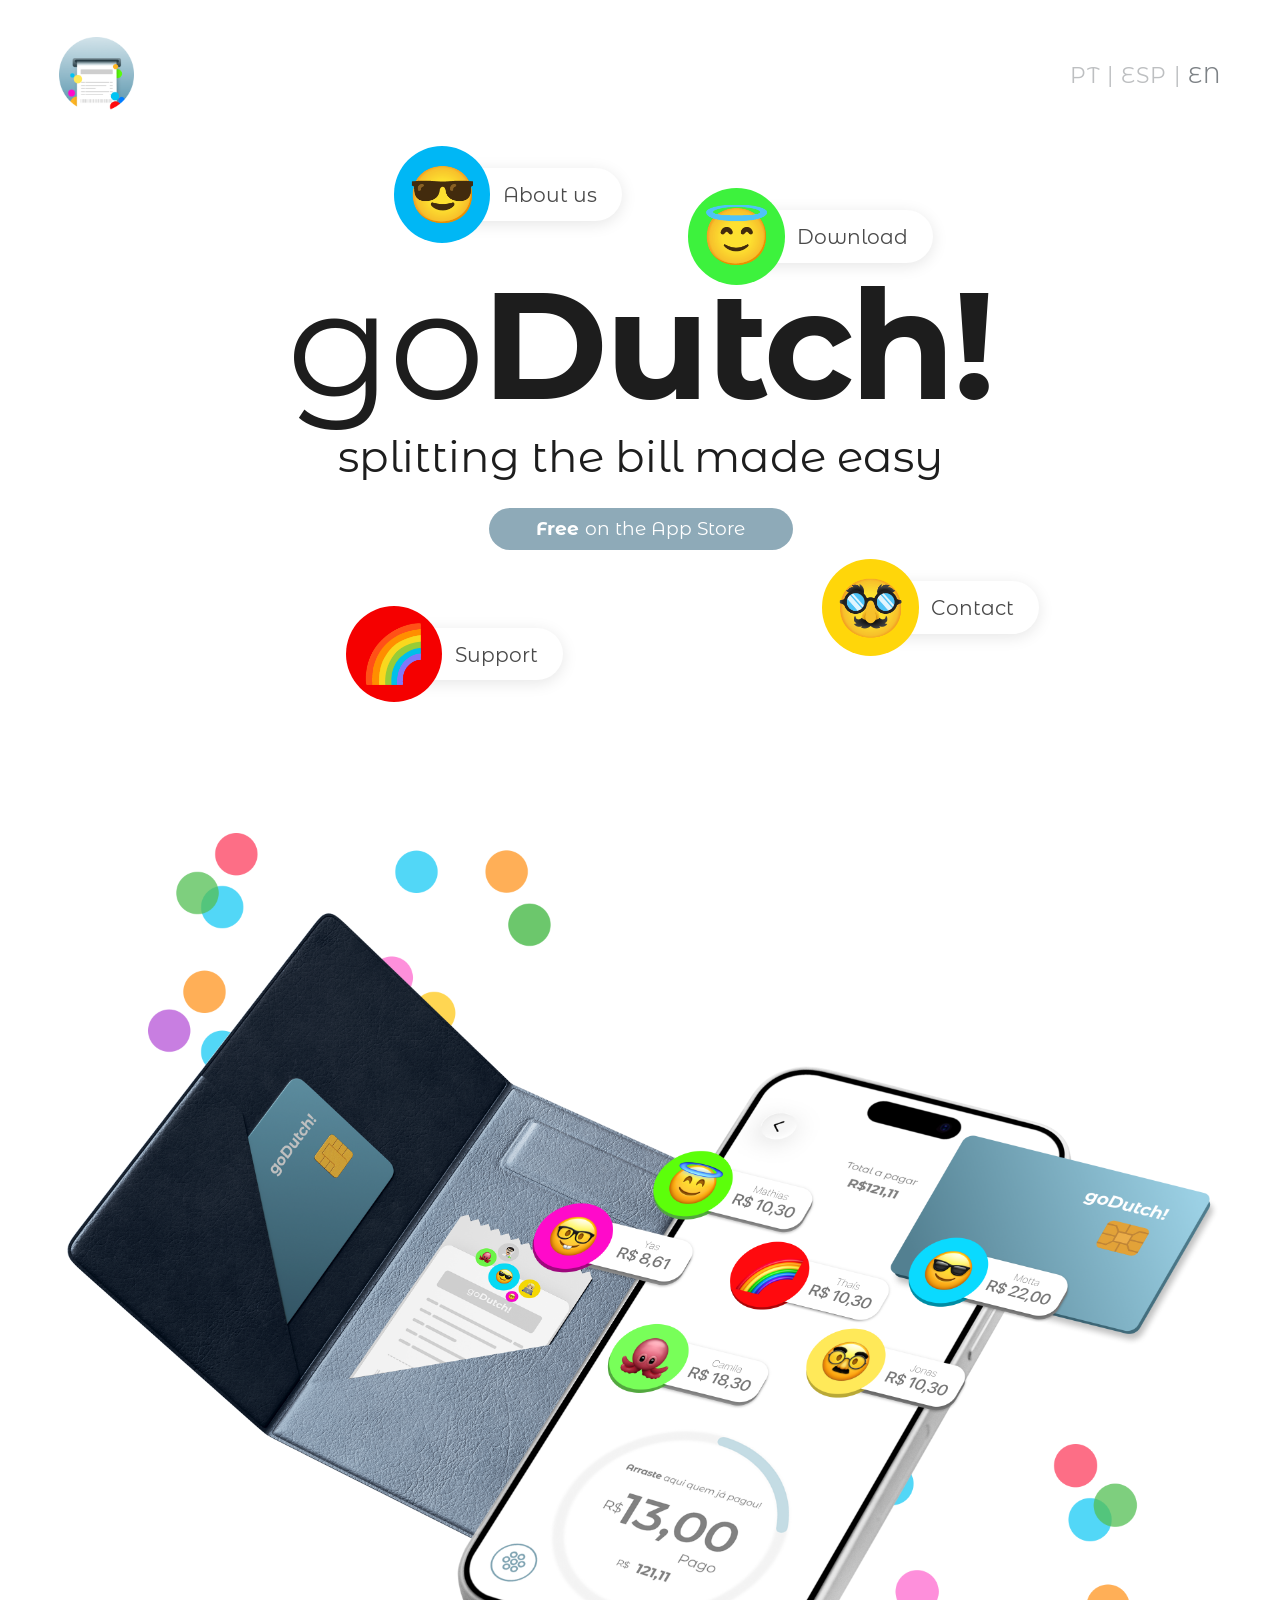
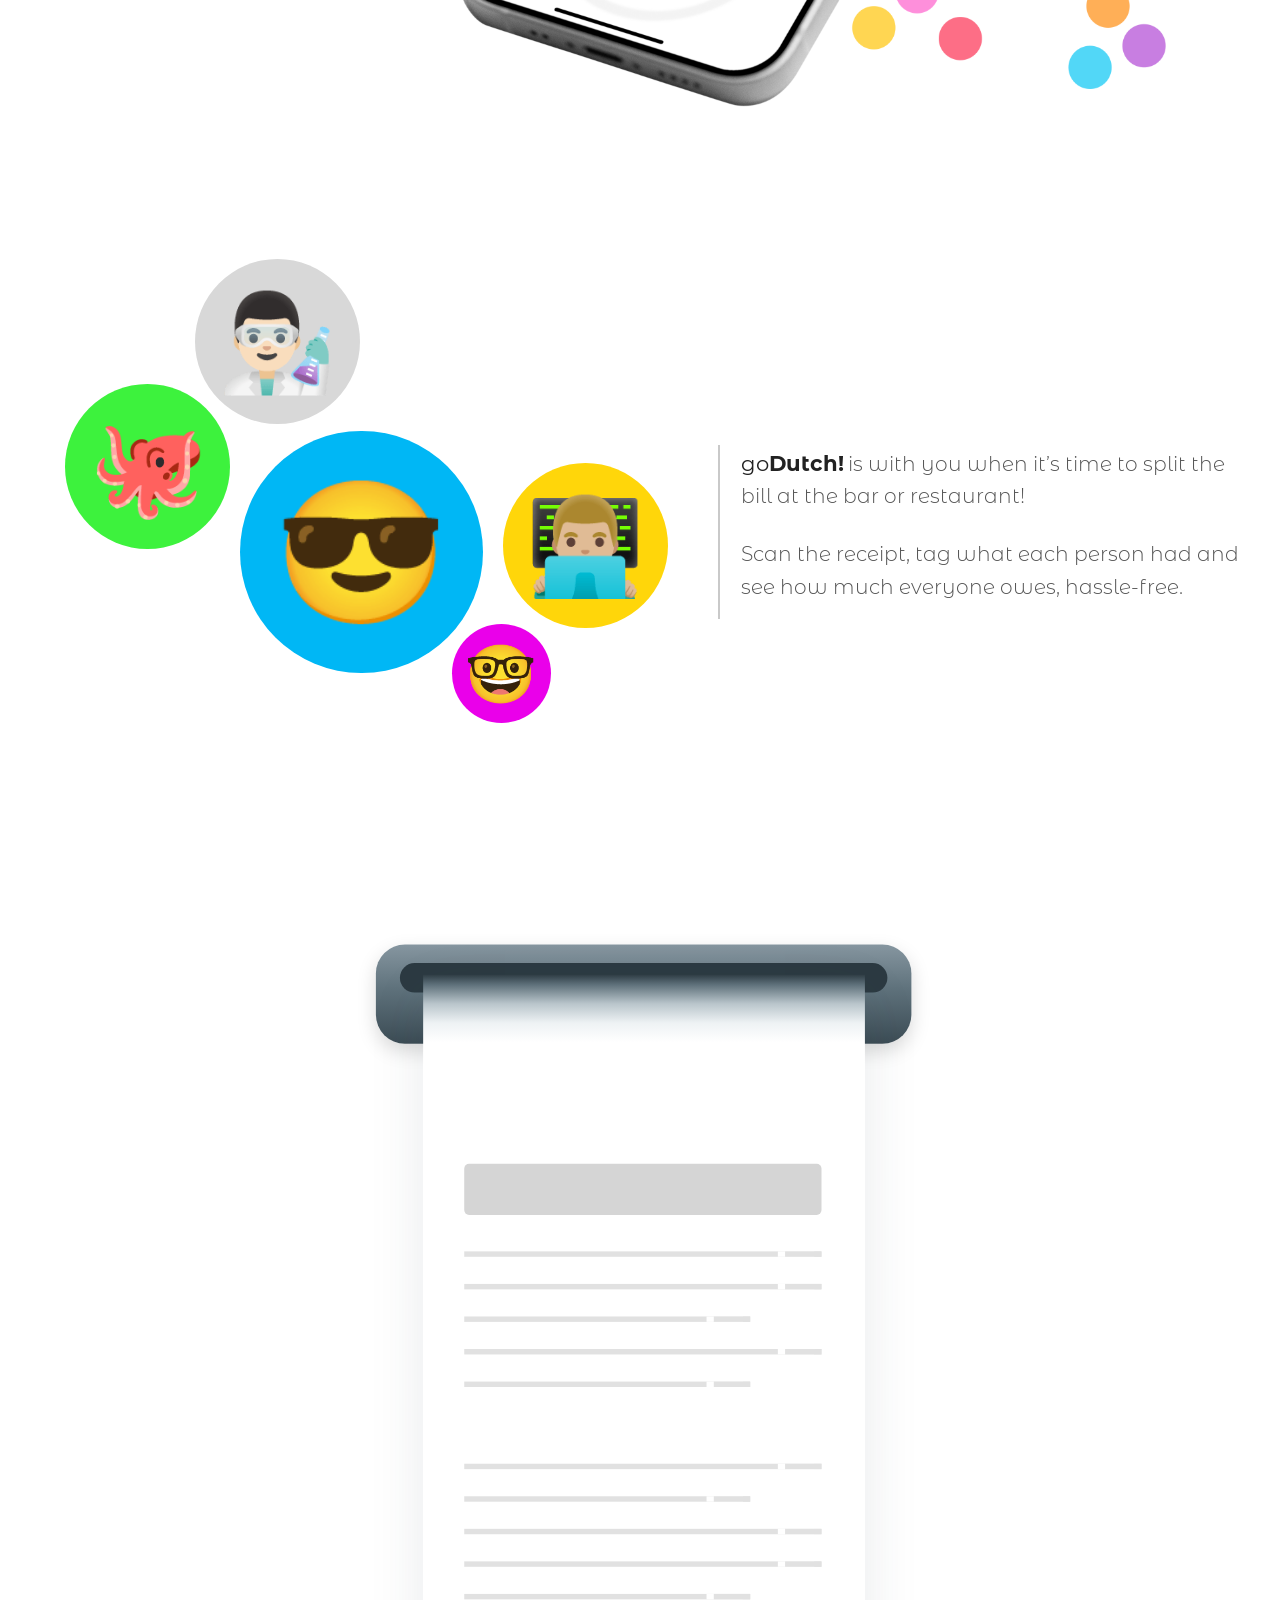
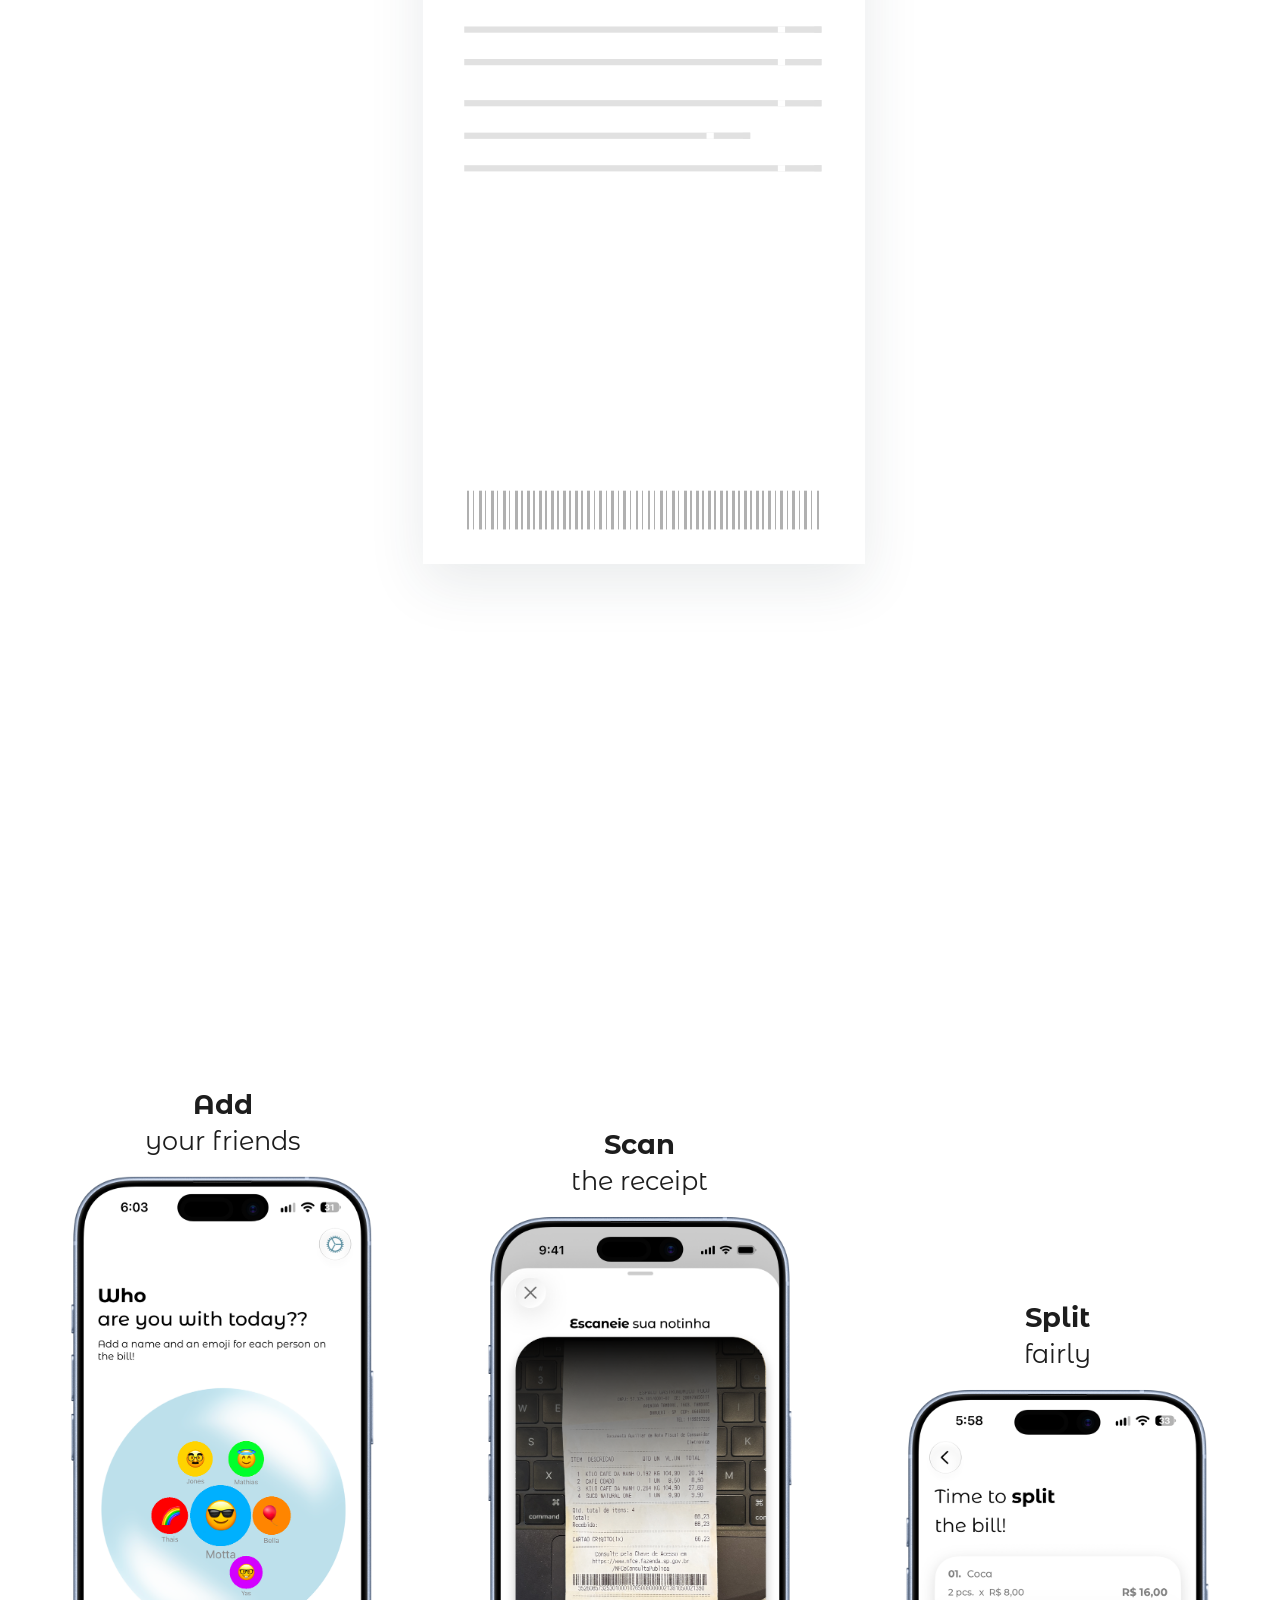
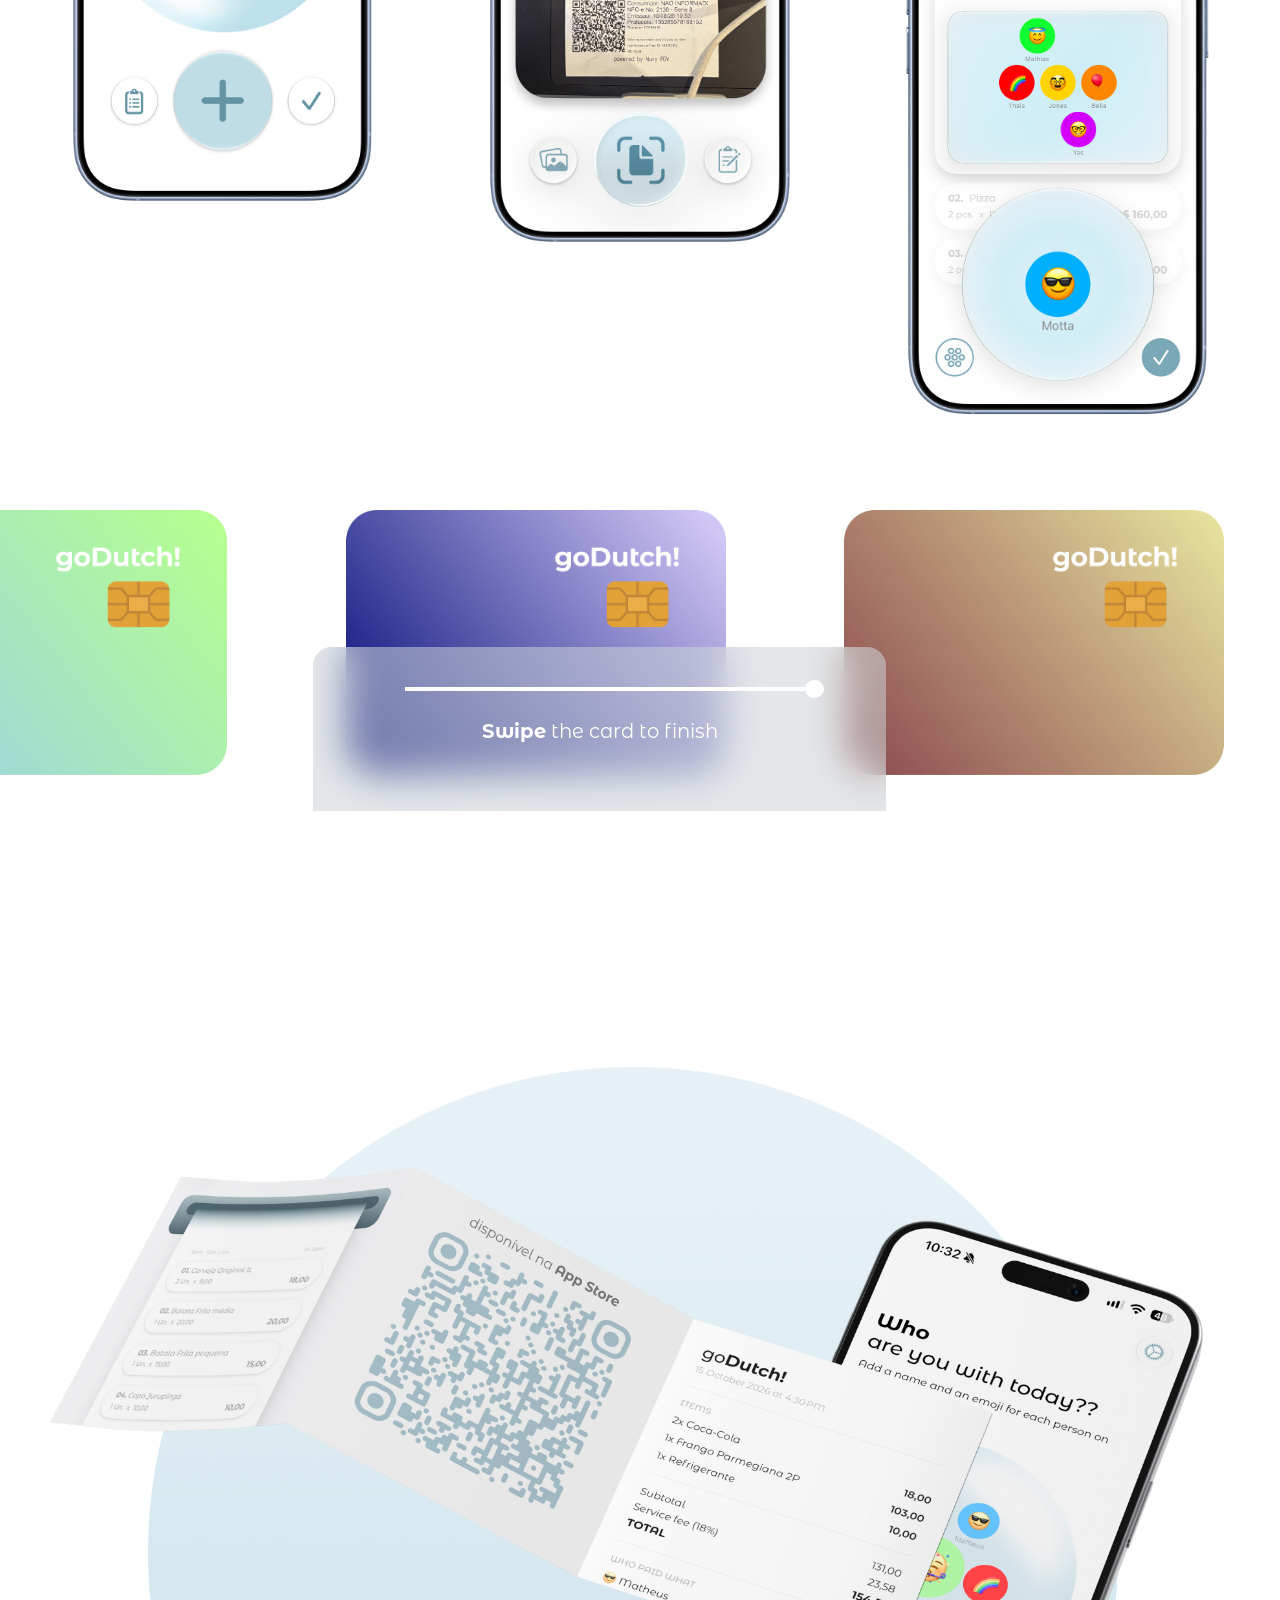
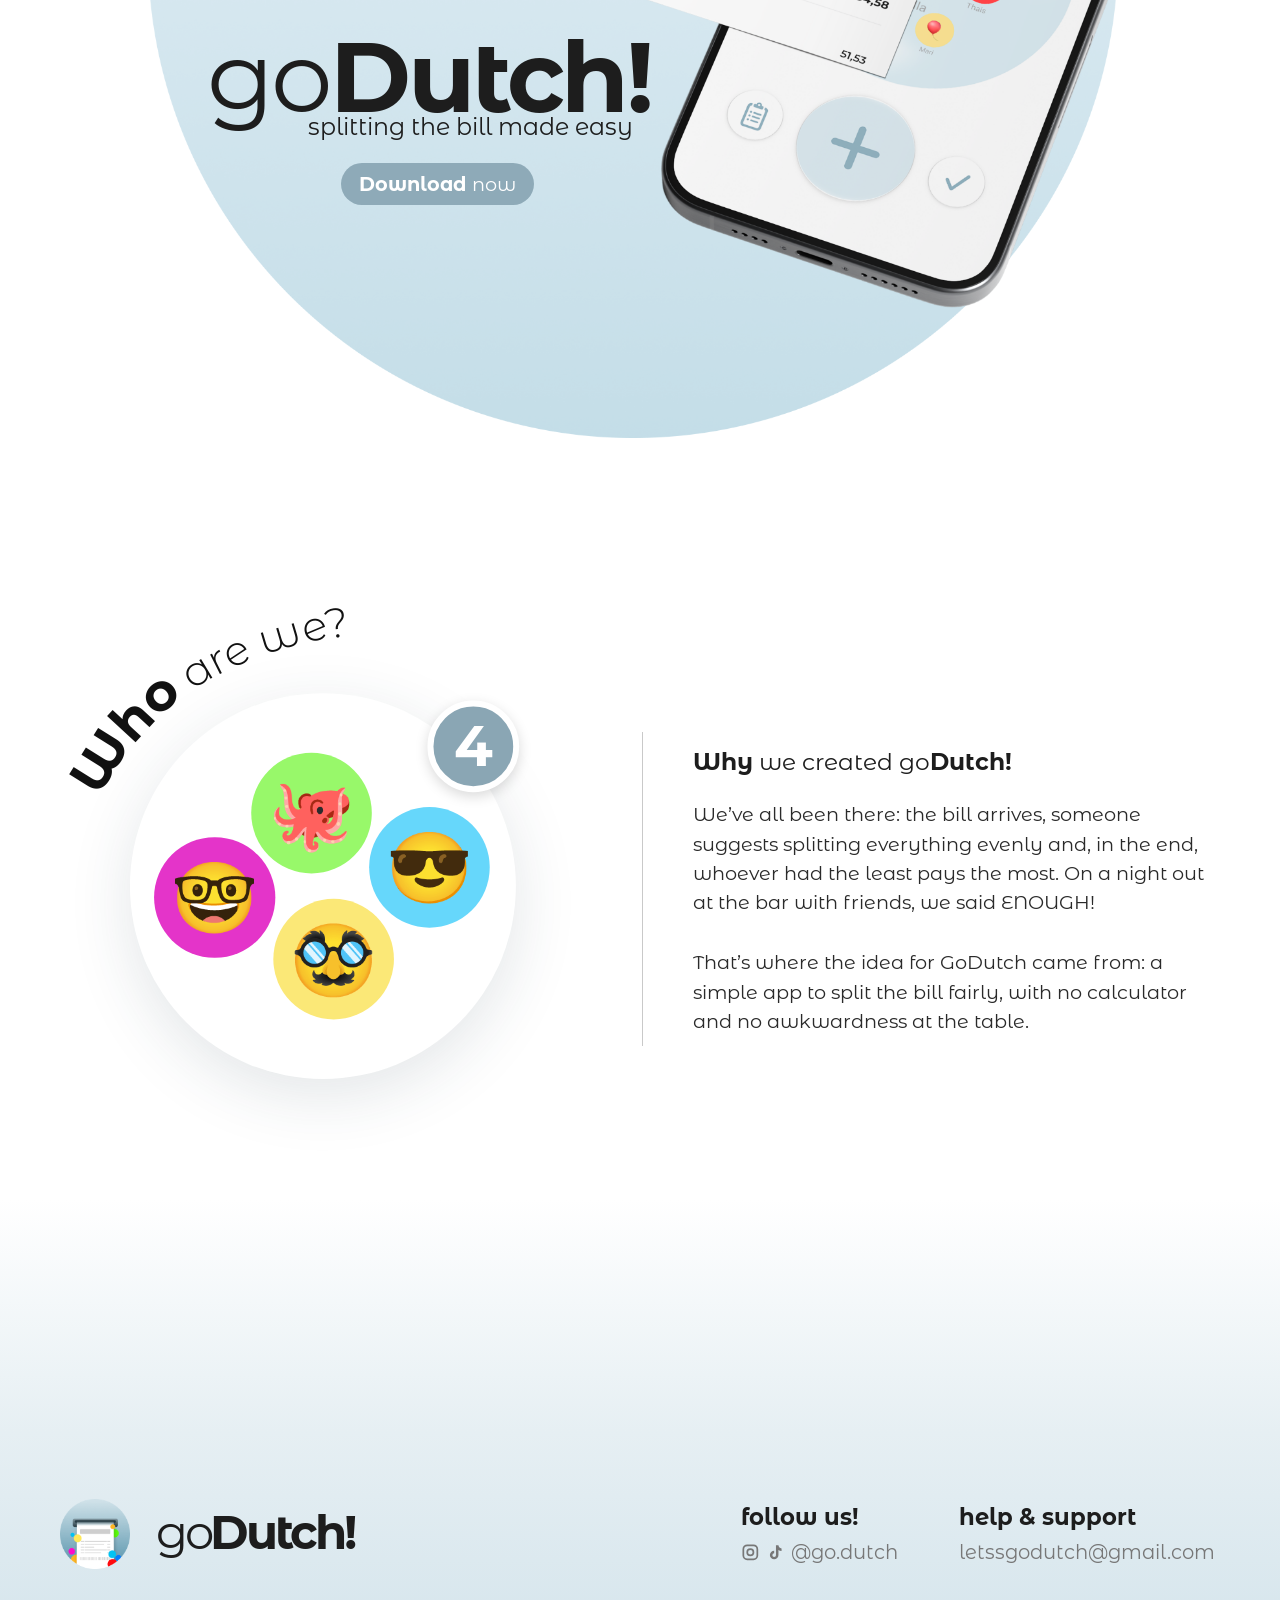
==== commit 625fda01: "Carrossel do como funciona anda ao rolar no celular" ====
--- a/index.html
+++ b/index.html
@@ -7,6 +7,8 @@
 <link rel="preconnect" href="https://fonts.googleapis.com">
 <link rel="preconnect" href="https://fonts.gstatic.com" crossorigin>
 <link href="https://fonts.googleapis.com/css2?family=Montserrat+Alternates:wght@300;400;500;600;700&display=swap" rel="stylesheet">
+<link rel="icon" type="image/png" href="assets/iconApp.png?v=2">
+<link rel="apple-touch-icon" href="assets/iconApp.png?v=2">
 <link rel="stylesheet" href="landingpage.css">
 <script>
   // liga as animações antes da página aparecer (evita os balões "piscarem" no lugar final)
@@ -446,6 +448,44 @@
   })();
 
   /* =========================================================
+     ANIMAÇÃO 5b — celular (mobile): o carrossel do "como funciona" anda
+     para o lado conforme a página rola (Divida → Adicione → Escaneie),
+     e o celular que passa pelo meio vai crescendo
+     ========================================================= */
+  (function(){
+    if (!document.documentElement.classList.contains('anim')) return;
+    var mq = window.matchMedia('(max-width: 767px)');
+    var sec = document.querySelector('.passos');
+    var t = document.getElementById('trilho');
+    var passos = t.querySelectorAll('.passo');
+    var agendado = false;
+    function centro(el){ return el.offsetLeft - (t.clientWidth - el.offsetWidth) / 2; }
+    function atualizar(){
+      agendado = false;
+      if (!mq.matches){ passos.forEach(function(p){ p.style.removeProperty('--s'); }); return; }
+      var r = sec.getBoundingClientRect(), h = window.innerHeight;
+      var c = r.top + r.height / 2;
+      // 0 = meio da seção a 80% da tela (mostra "Divida"), 0,5 = no meio da tela ("Adicione"), 1 = a 20% ("Escaneie")
+      var p = (h * 0.8 - c) / (h * 0.6);
+      p = Math.max(0, Math.min(1, p));
+      var f = p * (passos.length - 1), i = Math.min(Math.floor(f), passos.length - 2), fr = f - i;
+      t.scrollLeft = centro(passos[i]) + (centro(passos[i + 1]) - centro(passos[i])) * fr;
+      // tamanho de cada celular: 1 no centro, 0,8 longe
+      var meio = t.scrollLeft + t.clientWidth / 2;
+      passos.forEach(function(el){
+        var d = Math.abs(el.offsetLeft + el.offsetWidth / 2 - meio) / el.offsetWidth;
+        el.style.setProperty('--s', (1 - 0.2 * Math.min(1, d)).toFixed(3));
+        el.classList.toggle('ativo', d < 0.5);
+      });
+    }
+    function pedir(){ if (!agendado){ agendado = true; requestAnimationFrame(atualizar); } }
+    window.addEventListener('scroll', pedir, { passive:true });
+    window.addEventListener('resize', pedir);
+    window.addEventListener('load', pedir);
+    pedir();
+  })();
+
+  /* =========================================================
      ANIMAÇÃO 6 — círculo do download cresce atrás do mockup ao rolar;
      guarda o maior tamanho já alcançado, então nunca encolhe de volta
      ========================================================= */
--- a/landingpage.css
+++ b/landingpage.css
@@ -484,3 +484,10 @@
 @media (min-width:768px){ .rodape{ --pw:calc(411 * var(--u)); --m:calc(19.4 * var(--u)); } }
 .rodape .icone, .rodape .logo{ translate:calc(-1 * var(--desl)) 0; }
 .rodape h4, .rodape p{ translate:var(--desl) 0; }
+
+/* 5b. Como funciona (celular): o carrossel anda sozinho ao rolar a página.
+       Sem "encaixe" (snap) pra não brigar com o movimento; tamanho vem do JS (--s) */
+@media (max-width:767px){
+  .anim .trilho{ scroll-snap-type:none; }
+  .anim .passo, .anim .passo.ativo{ transform:scale(var(--s,.8)); transition:none; }
+}
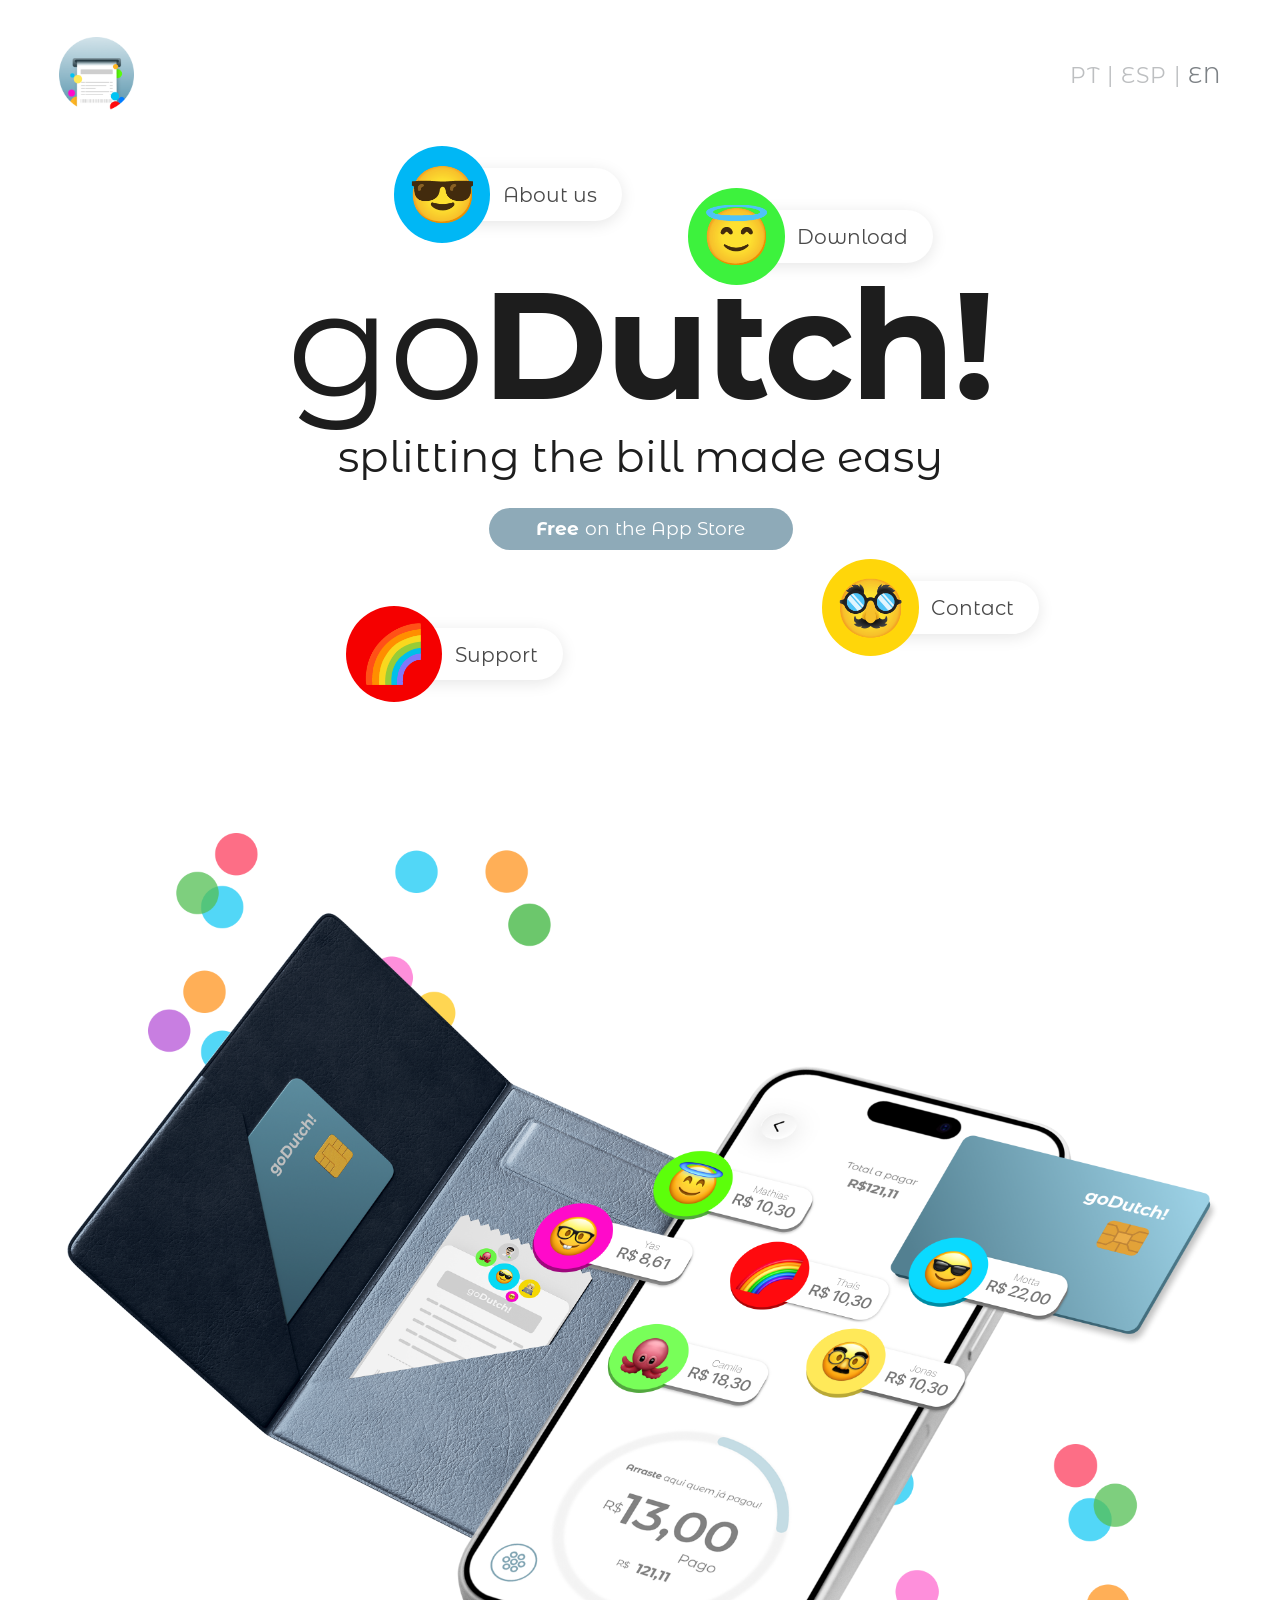
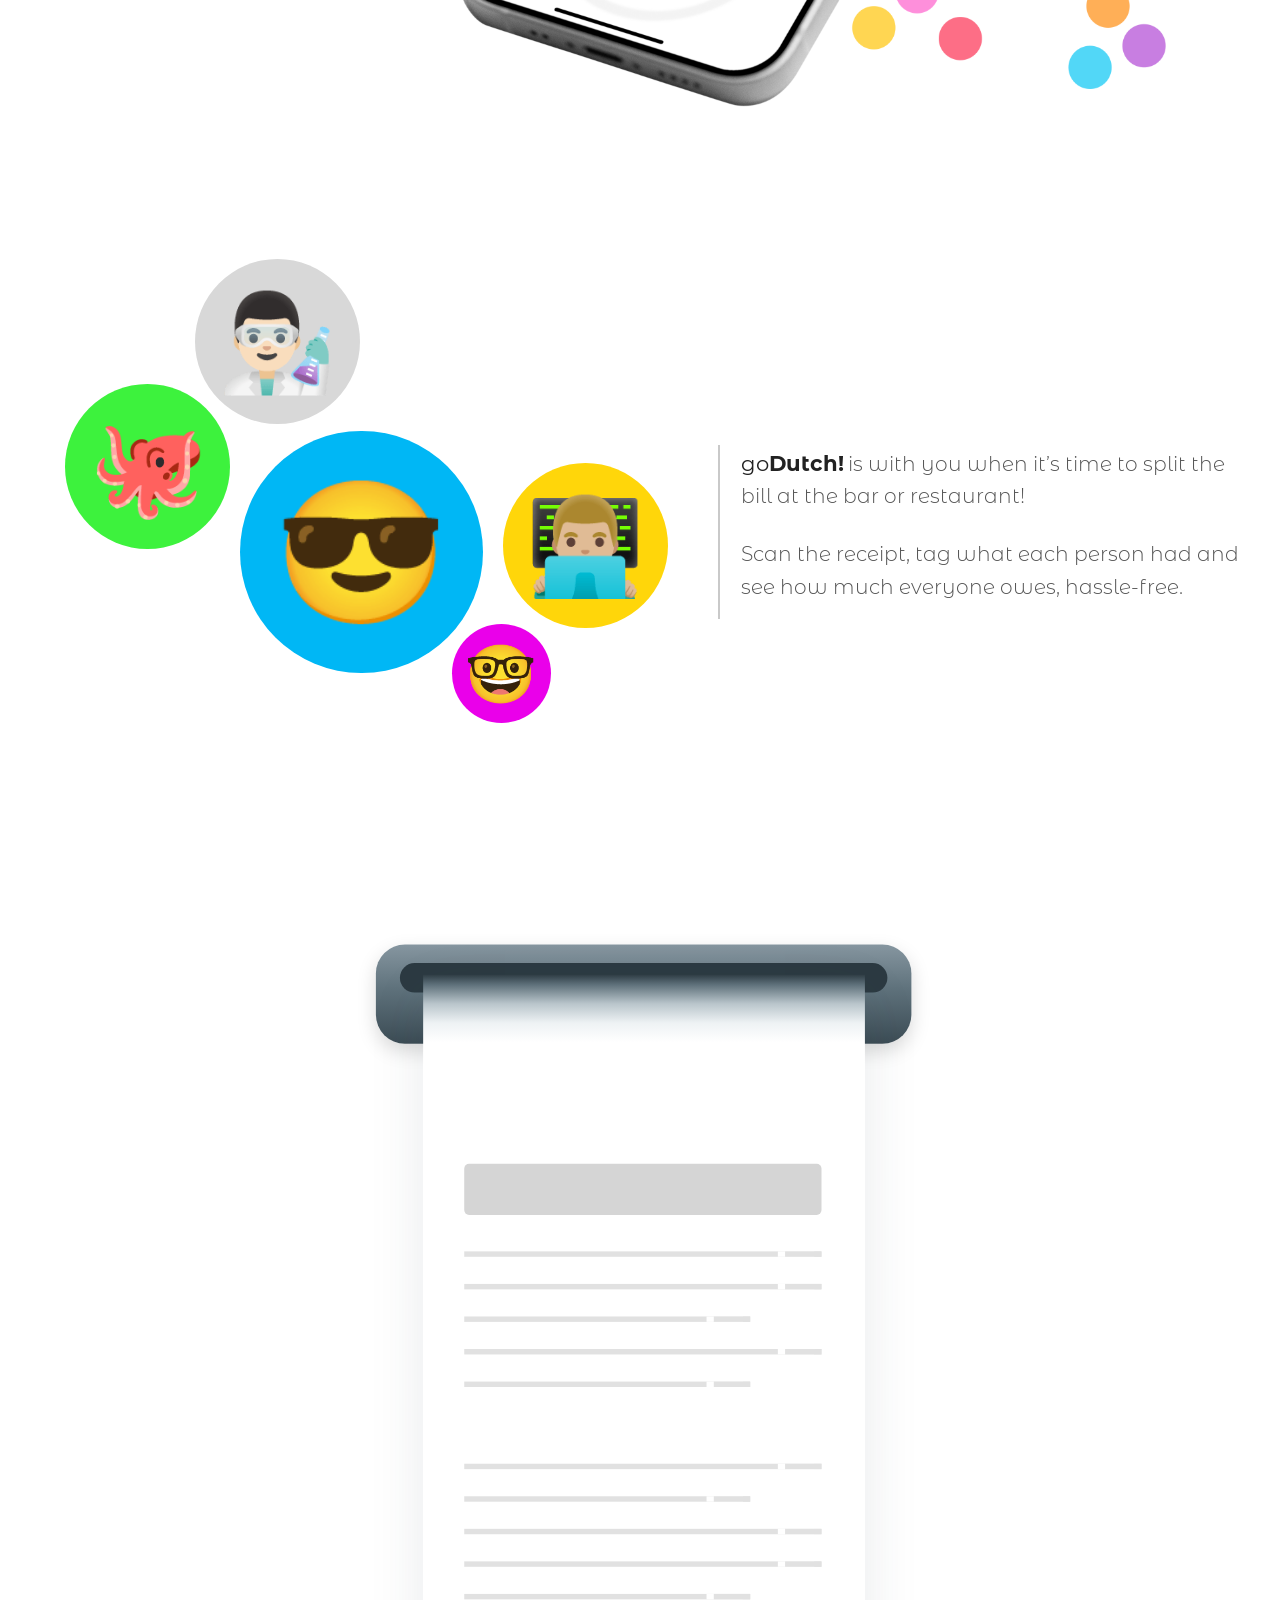
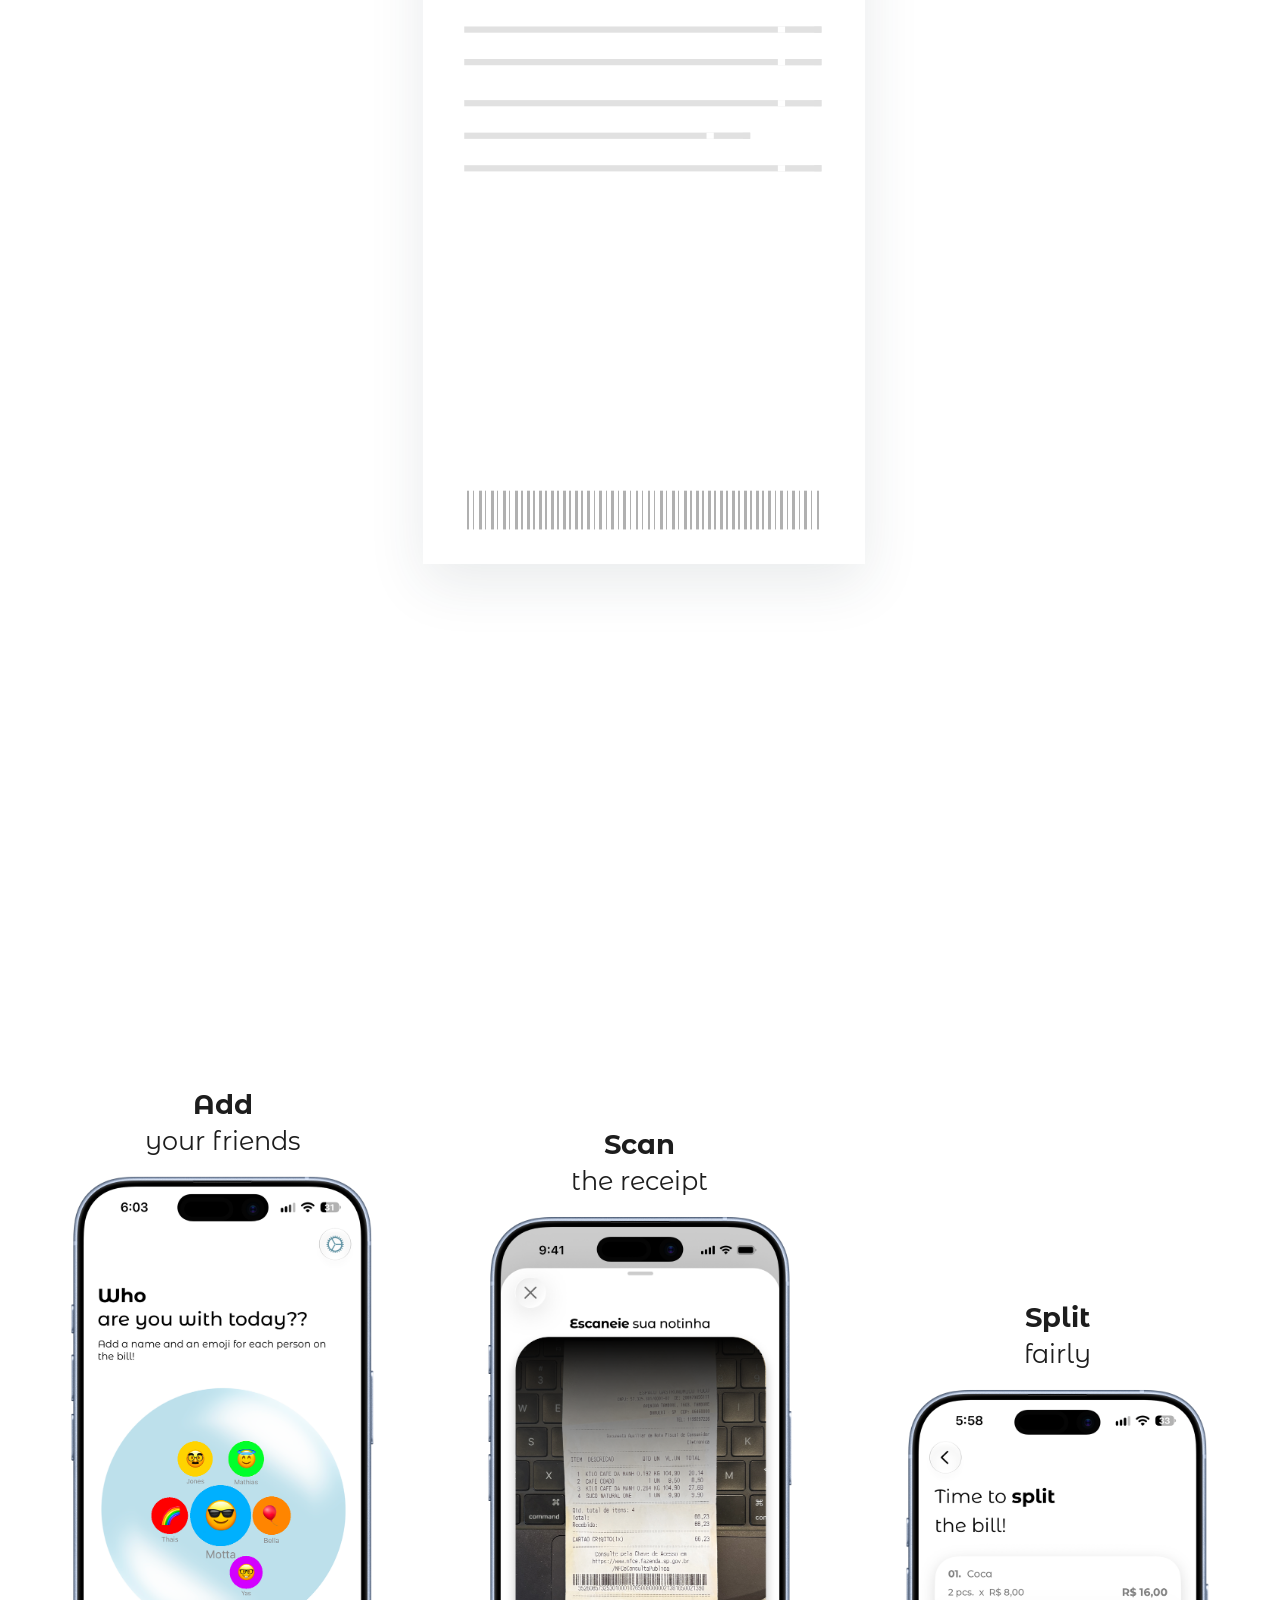
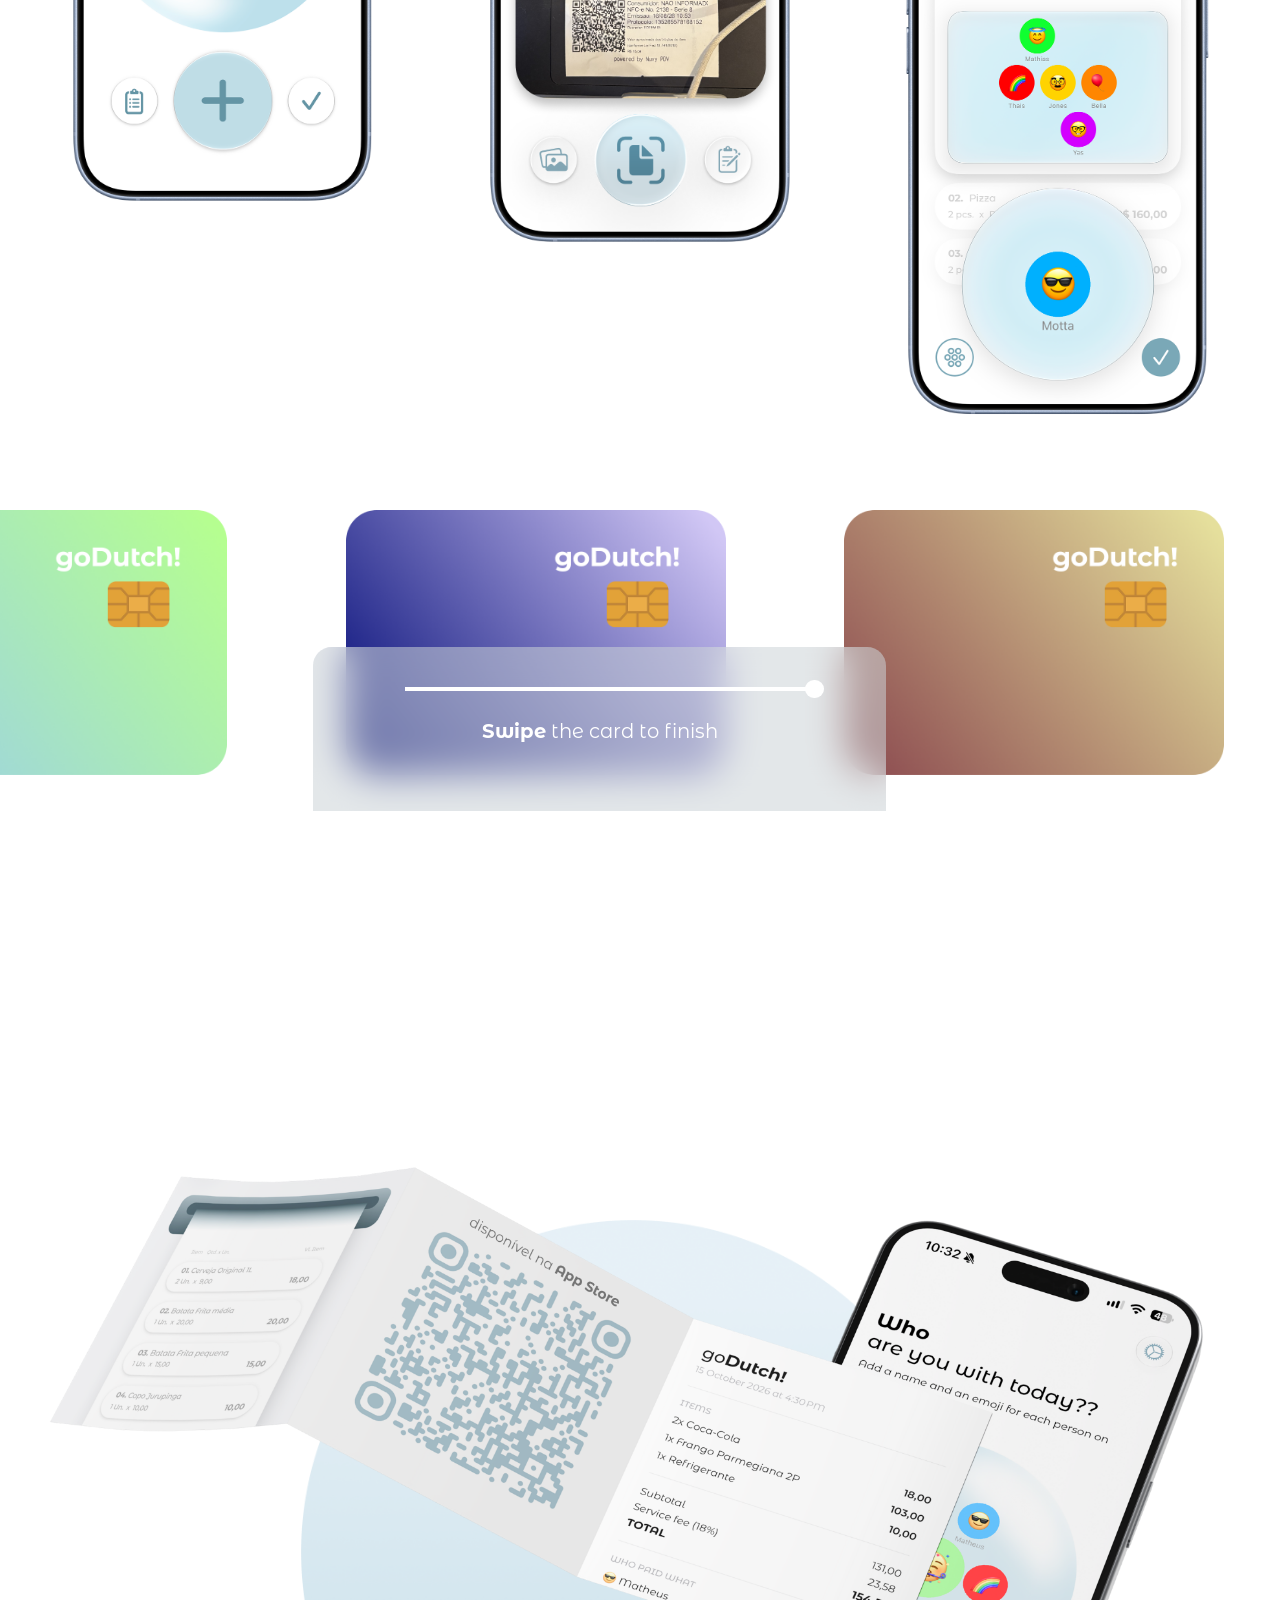
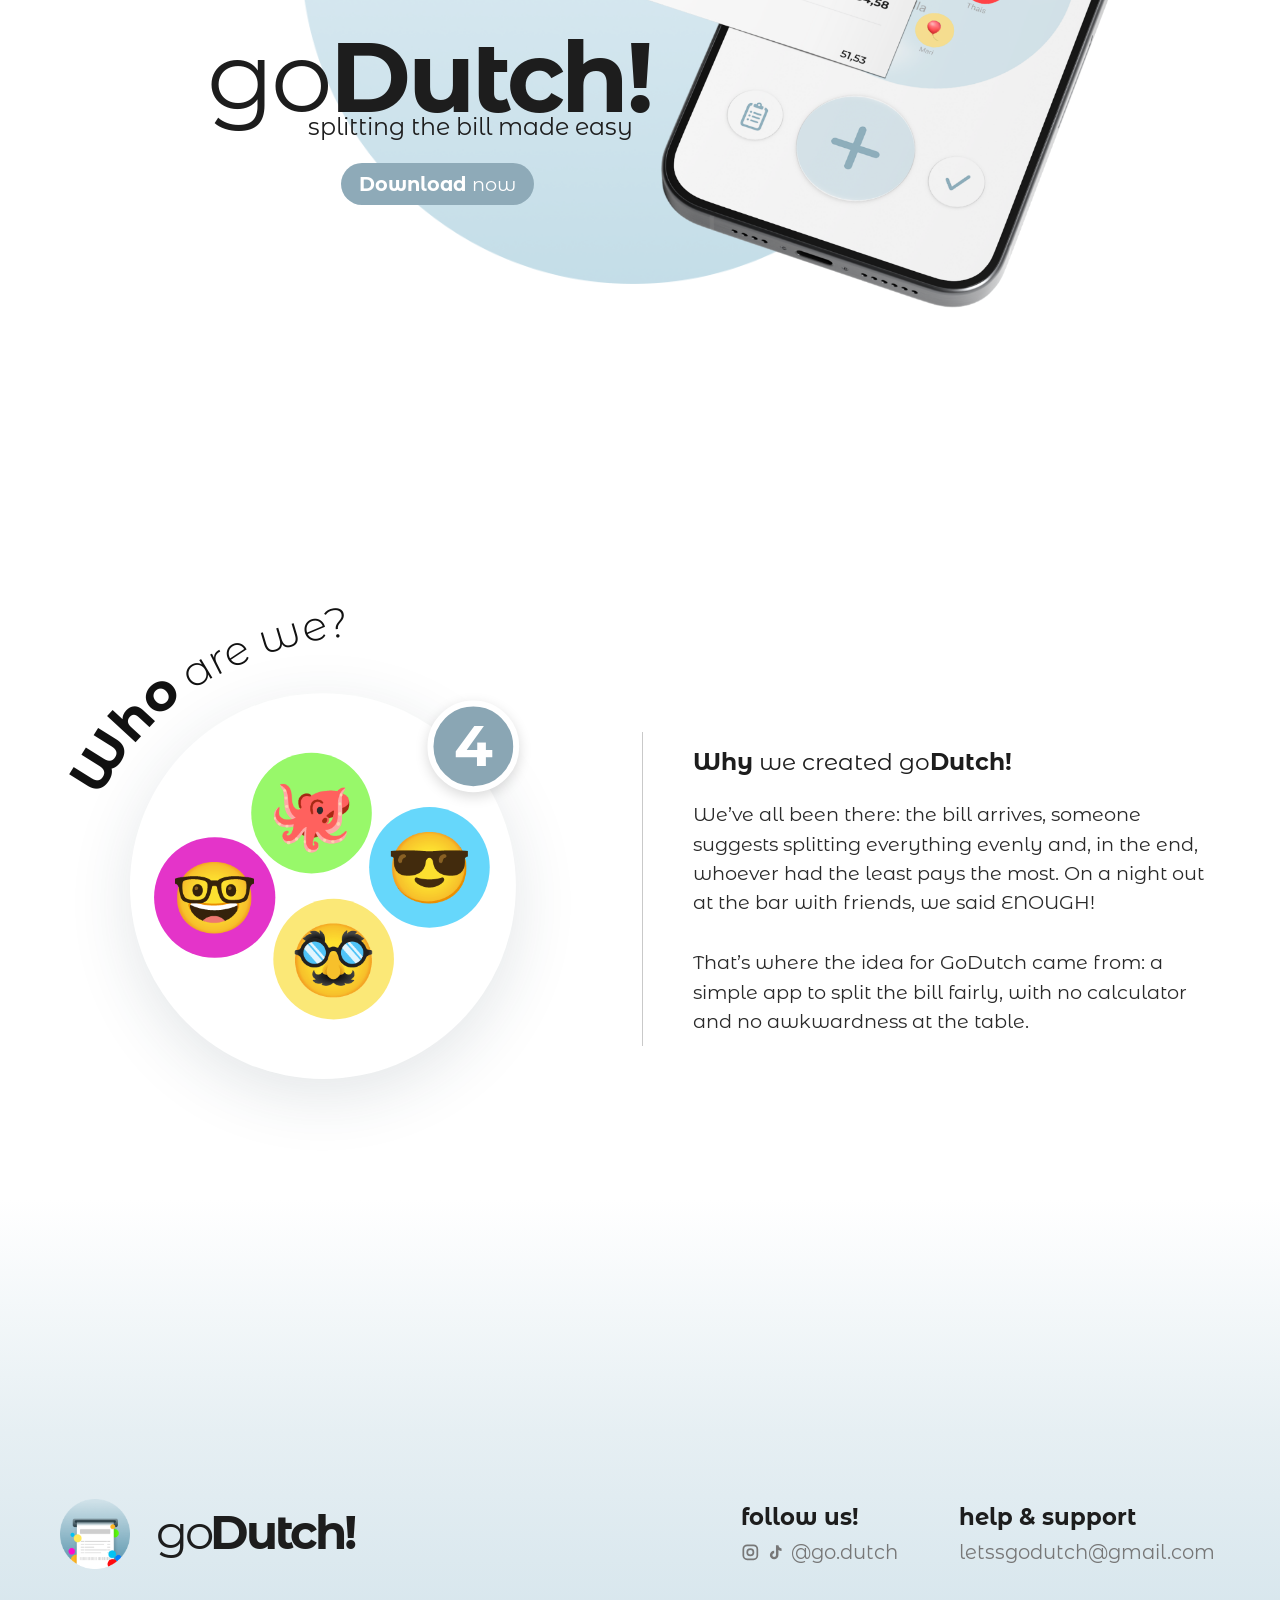
==== commit b725ef77: "Carteira sobe junto com a rolagem no celular" ====
--- a/index.html
+++ b/index.html
@@ -398,6 +398,45 @@
   })();
 
   /* =========================================================
+     ANIMAÇÃO 2b — celular: carteira, celular e confetes sobem JUNTO com a rolagem
+     (no celular a carteira já aparece na tela ao abrir, então a subida "de uma vez"
+     passava rápido demais e não dava pra ver). Desce de volta se rolar pra cima.
+     ========================================================= */
+  (function(){
+    if (!document.documentElement.classList.contains('anim')) return;
+    var mq = window.matchMedia('(max-width: 767px)');
+    var els = Array.prototype.slice.call(document.querySelectorAll('.carteira .sobe'));
+    var atual = els.map(function(){ return 0; }), rodando = false;
+    function alvos(){
+      var h = window.innerHeight, y = window.pageYOffset;
+      return els.map(function(el){
+        var o = parseFloat(el.style.getPropertyValue('--ordem')) || 0;
+        // cada um começa um pouco depois do outro (em cadeia) e completa em ~45% da tela rolada
+        var p = (y - o * h * 0.08) / (h * 0.45);
+        p = Math.max(0, Math.min(1, p));
+        return 1 - Math.pow(1 - p, 2);              // sai rápido e chega devagar
+      });
+    }
+    function quadro(){
+      var a = alvos(), mexeu = false;
+      els.forEach(function(el, i){
+        atual[i] += (a[i] - atual[i]) * 0.15;
+        if (Math.abs(a[i] - atual[i]) < 0.002) atual[i] = a[i]; else mexeu = true;
+        el.style.setProperty('--q', atual[i].toFixed(3));
+      });
+      if (mexeu) requestAnimationFrame(quadro); else rodando = false;
+    }
+    function pedir(){
+      if (!mq.matches) return;
+      document.documentElement.classList.add('sobe-rolagem');
+      if (!rodando){ rodando = true; requestAnimationFrame(quadro); }
+    }
+    window.addEventListener('scroll', pedir, { passive:true });
+    window.addEventListener('resize', pedir);
+    pedir();
+  })();
+
+  /* =========================================================
      ANIMAÇÃO 4 — bolinhas da notinha aparecem conforme desce
      e somem (encolhendo) se voltar pra cima
      ========================================================= */
@@ -458,30 +497,43 @@
     var sec = document.querySelector('.passos');
     var t = document.getElementById('trilho');
     var passos = t.querySelectorAll('.passo');
-    var agendado = false;
+    var atual = null, alvo = 0, rodando = false;
     function centro(el){ return el.offsetLeft - (t.clientWidth - el.offsetWidth) / 2; }
-    function atualizar(){
-      agendado = false;
-      if (!mq.matches){ passos.forEach(function(p){ p.style.removeProperty('--s'); }); return; }
+    function calcularAlvo(){
       var r = sec.getBoundingClientRect(), h = window.innerHeight;
       var c = r.top + r.height / 2;
-      // 0 = meio da seção a 80% da tela (mostra "Divida"), 0,5 = no meio da tela ("Adicione"), 1 = a 20% ("Escaneie")
-      var p = (h * 0.8 - c) / (h * 0.6);
+      // trajeto longo: meio da seção a 95% da tela ("Divida") → 50% ("Adicione") → 5% ("Escaneie")
+      var p = (h * 0.95 - c) / (h * 0.9);
       p = Math.max(0, Math.min(1, p));
+      p = p * p * (3 - 2 * p);                      // começa e termina suave
       var f = p * (passos.length - 1), i = Math.min(Math.floor(f), passos.length - 2), fr = f - i;
-      t.scrollLeft = centro(passos[i]) + (centro(passos[i + 1]) - centro(passos[i])) * fr;
-      // tamanho de cada celular: 1 no centro, 0,8 longe
-      var meio = t.scrollLeft + t.clientWidth / 2;
+      return centro(passos[i]) + (centro(passos[i + 1]) - centro(passos[i])) * fr;
+    }
+    function aplicar(x){
+      t.scrollLeft = x;
+      var meio = x + t.clientWidth / 2;
       passos.forEach(function(el){
         var d = Math.abs(el.offsetLeft + el.offsetWidth / 2 - meio) / el.offsetWidth;
         el.style.setProperty('--s', (1 - 0.2 * Math.min(1, d)).toFixed(3));
         el.classList.toggle('ativo', d < 0.5);
       });
     }
-    function pedir(){ if (!agendado){ agendado = true; requestAnimationFrame(atualizar); } }
+    // a cada quadro, anda só um pedaço do caminho até o alvo: o movimento fica macio
+    function quadro(){
+      if (atual === null) atual = alvo;
+      atual += (alvo - atual) * 0.12;
+      if (Math.abs(alvo - atual) < 0.5) atual = alvo;
+      aplicar(atual);
+      if (atual !== alvo) requestAnimationFrame(quadro); else rodando = false;
+    }
+    function pedir(){
+      if (!mq.matches){ passos.forEach(function(p){ p.style.removeProperty('--s'); }); return; }
+      alvo = calcularAlvo();
+      if (!rodando){ rodando = true; requestAnimationFrame(quadro); }
+    }
     window.addEventListener('scroll', pedir, { passive:true });
-    window.addEventListener('resize', pedir);
-    window.addEventListener('load', pedir);
+    window.addEventListener('resize', function(){ atual = null; pedir(); });
+    window.addEventListener('load', function(){ atual = null; pedir(); });
     pedir();
   })();
 
--- a/landingpage.css
+++ b/landingpage.css
@@ -79,8 +79,8 @@
 
 /* ---------- 1. HERO ---------- */
 .hero{top:0;height:calc(440 * var(--u))}
-.icone{position:absolute;left:calc(24 * var(--u));top:calc(59 * var(--u));width:calc(32 * var(--u));height:calc(32 * var(--u))}
-.lang{position:absolute;right:calc(22 * var(--u));top:calc(68 * var(--u));font-size:calc(11 * var(--u));color:#bdbfc1;letter-spacing:calc(.3 * var(--u))}
+.icone{position:absolute;left:calc(24 * var(--u));top:calc(34 * var(--u));width:calc(32 * var(--u));height:calc(32 * var(--u))}
+.lang{position:absolute;right:calc(22 * var(--u));top:calc(43 * var(--u));font-size:calc(11 * var(--u));color:#bdbfc1;letter-spacing:calc(.3 * var(--u))}
 .lang a{color:#bdbfc1;transition:color .2s}
 .lang a.ativo,.lang a:hover{color:#7d8286}
 .menu .pill{--h:36;--r:30;font-size:calc(12.5 * var(--u));color:#4a4a4a}
@@ -491,3 +491,13 @@
   .anim .trilho{ scroll-snap-type:none; }
   .anim .passo, .anim .passo.ativo{ transform:scale(var(--s,.8)); transition:none; }
 }
+
+/* 2b. Celular: carteira/celular/confetes sobem junto com a rolagem (--q vem do JS, 0 a 1) */
+@media (max-width:767px){
+  .anim.sobe-rolagem .carteira .sobe,
+  .anim.sobe-rolagem .carteira .sobe.visivel{
+    translate:0 calc(calc(140 * var(--u)) * (1 - var(--q,0)));
+    opacity:var(--q,0);
+    transition:none;
+  }
+}
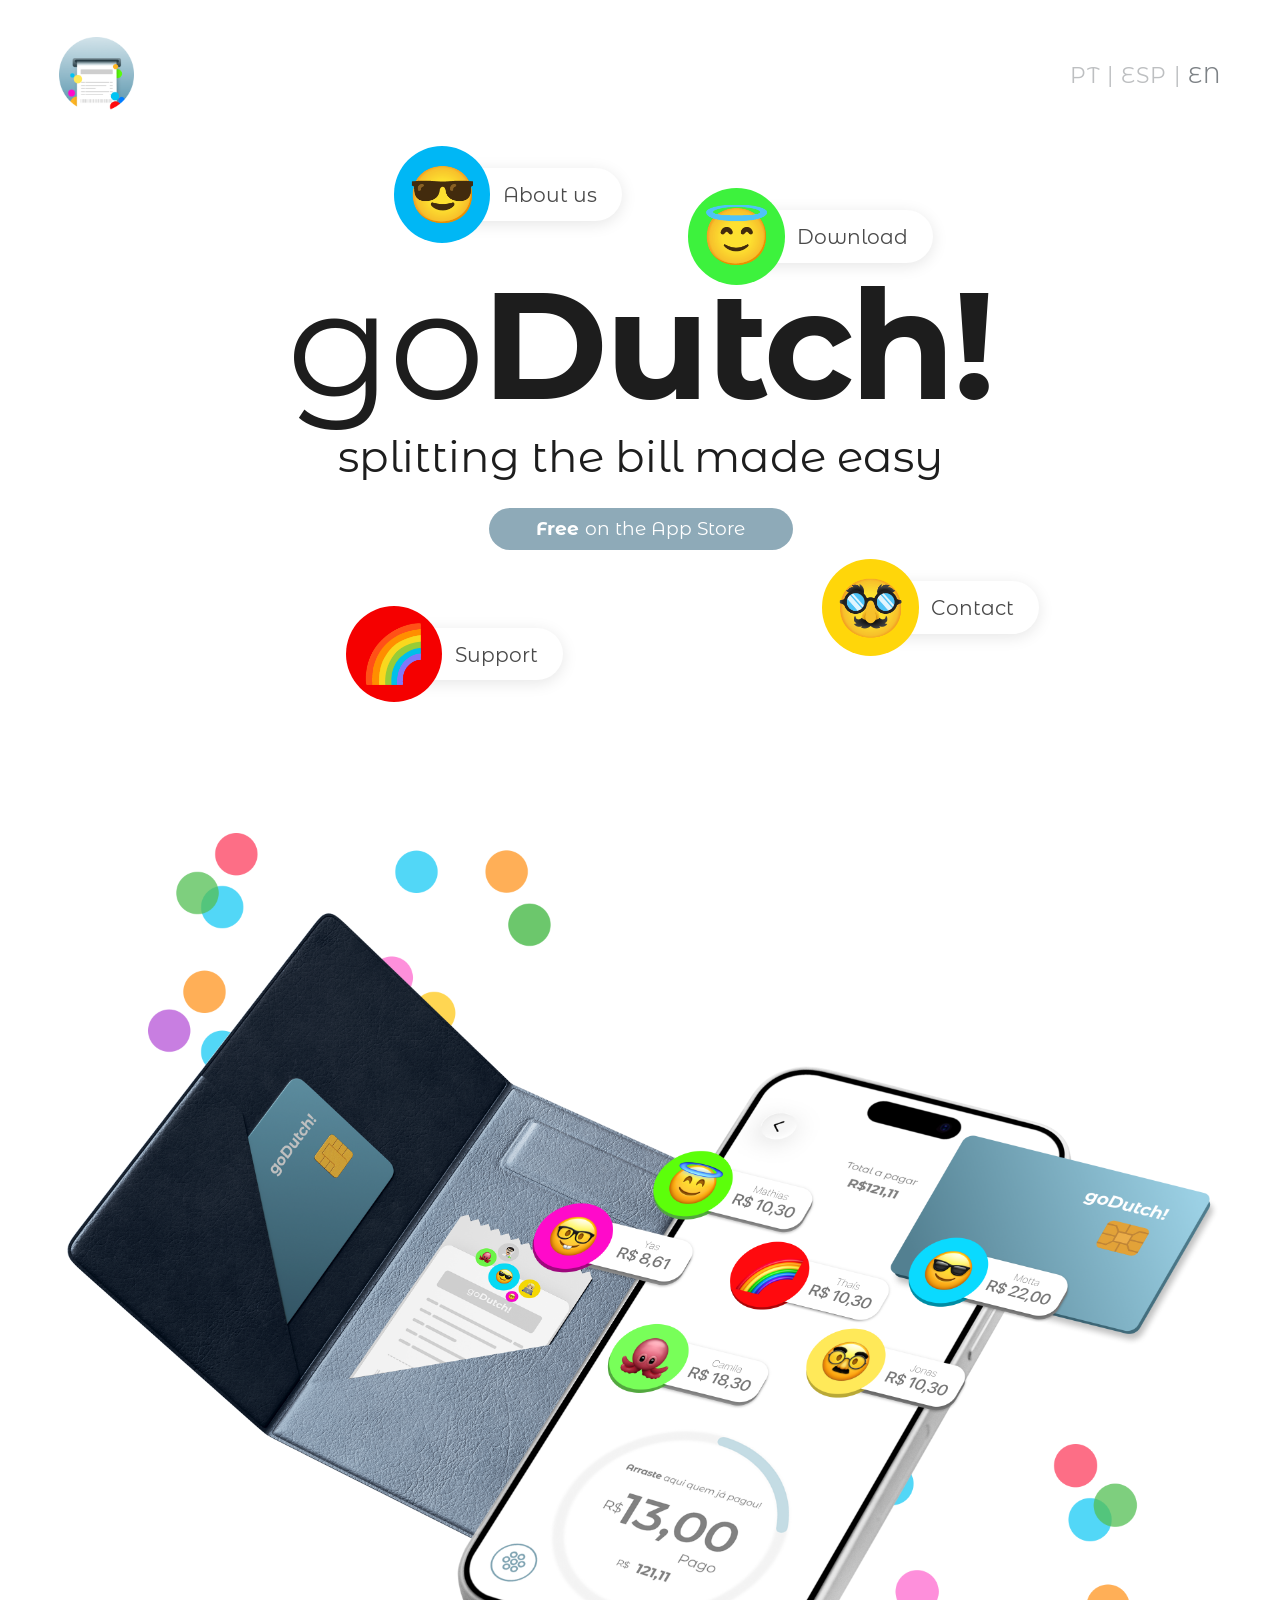
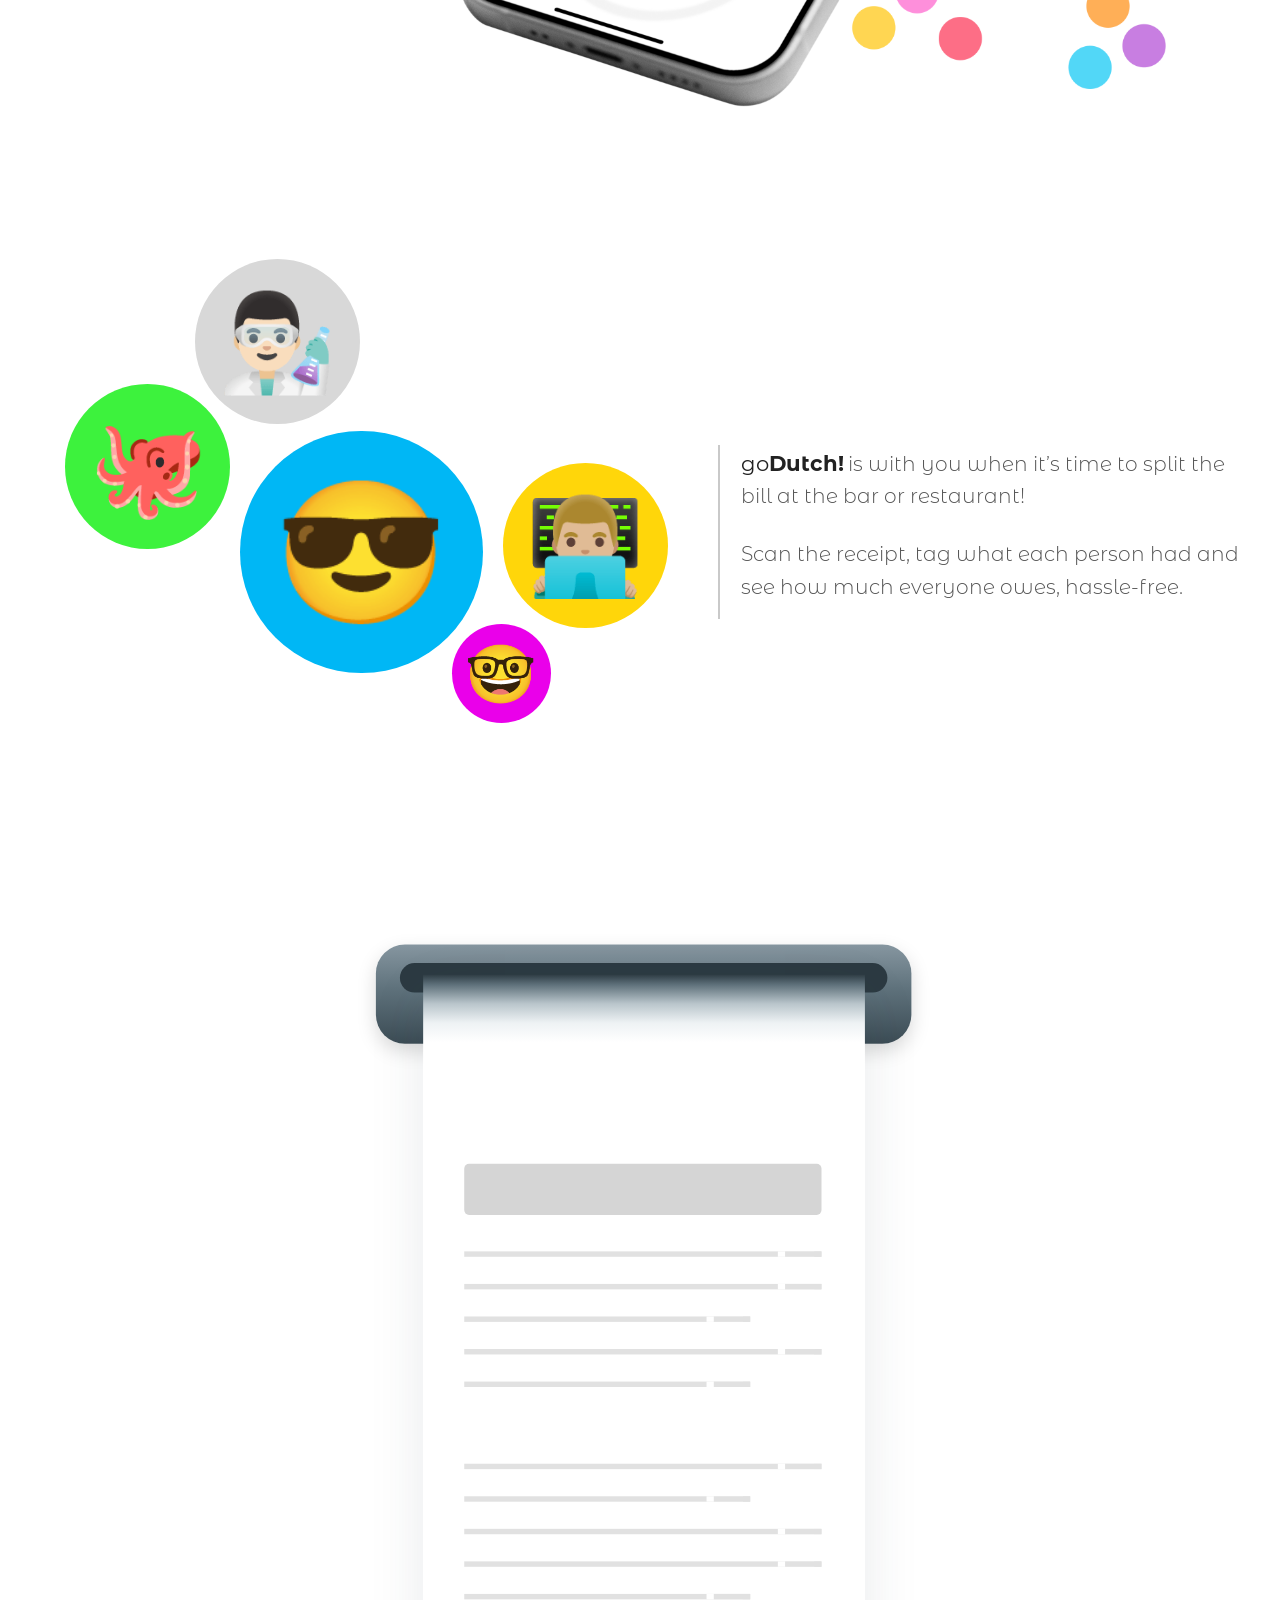
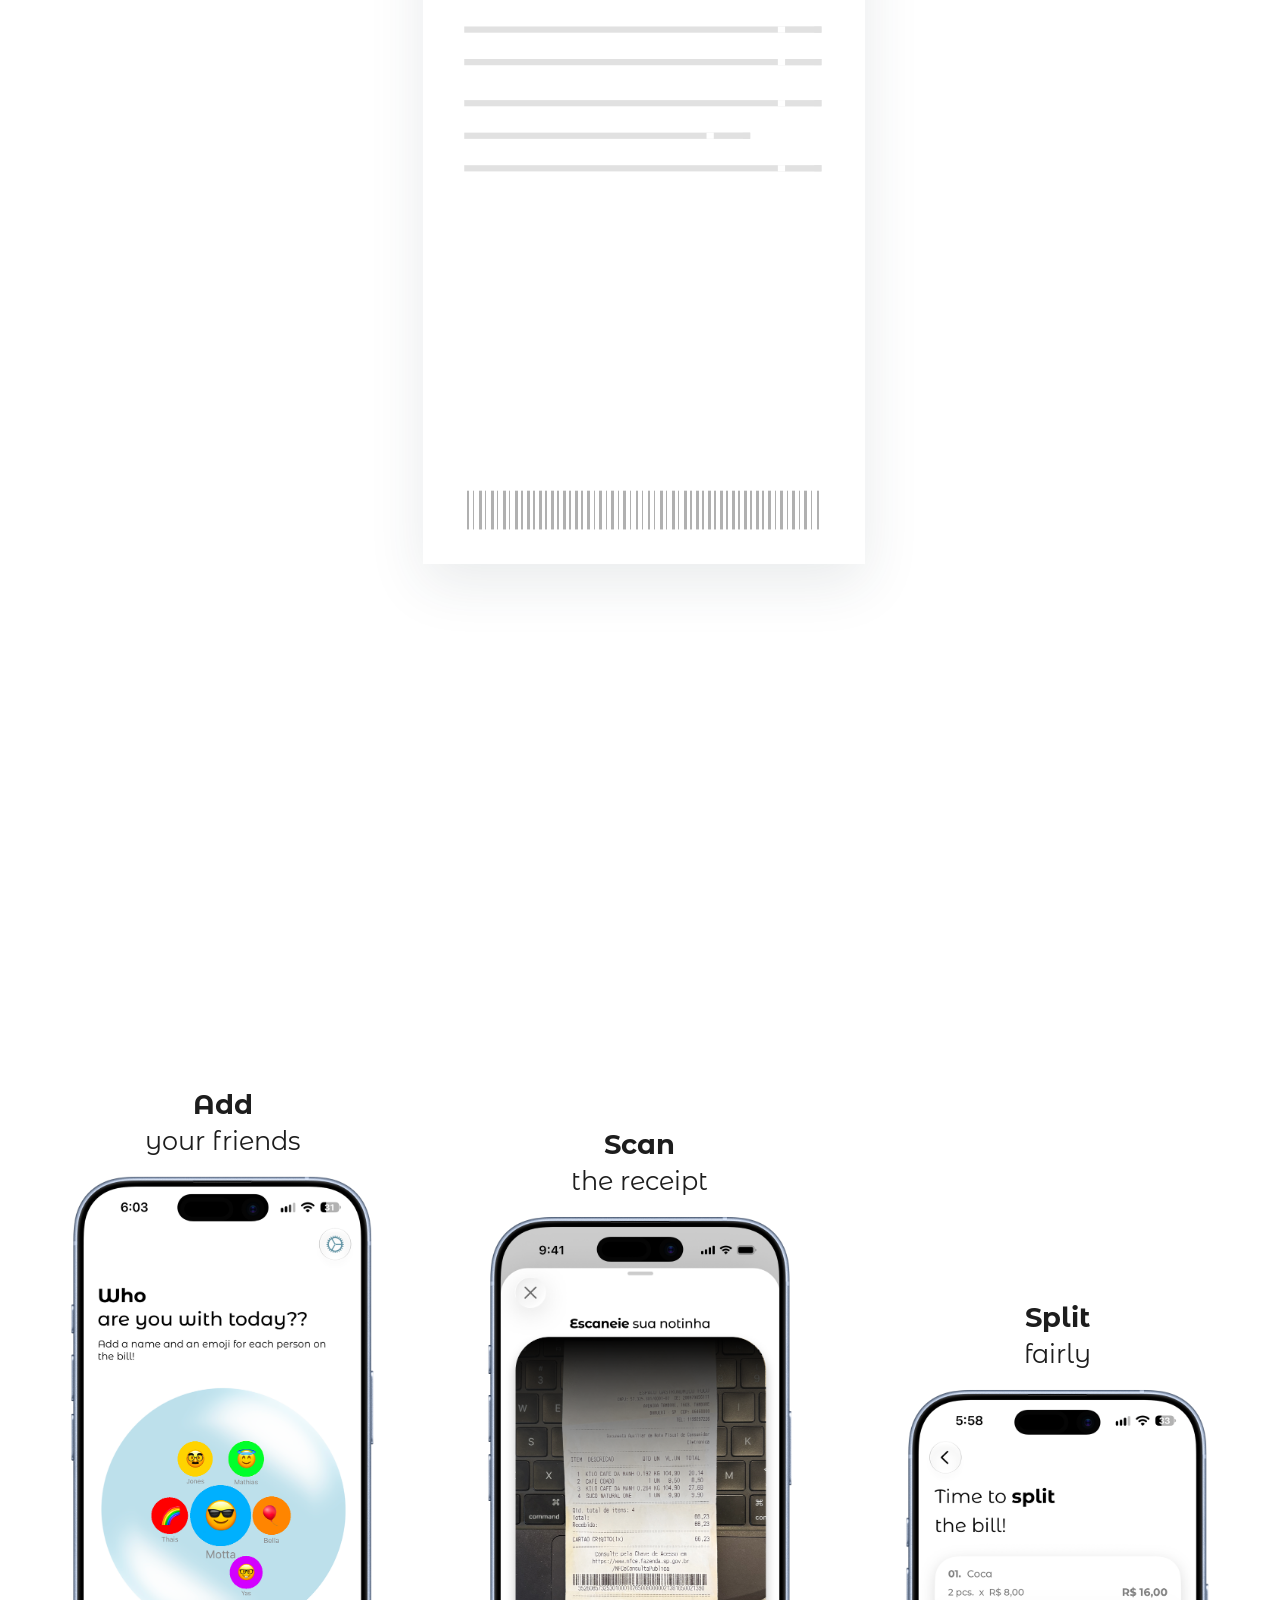
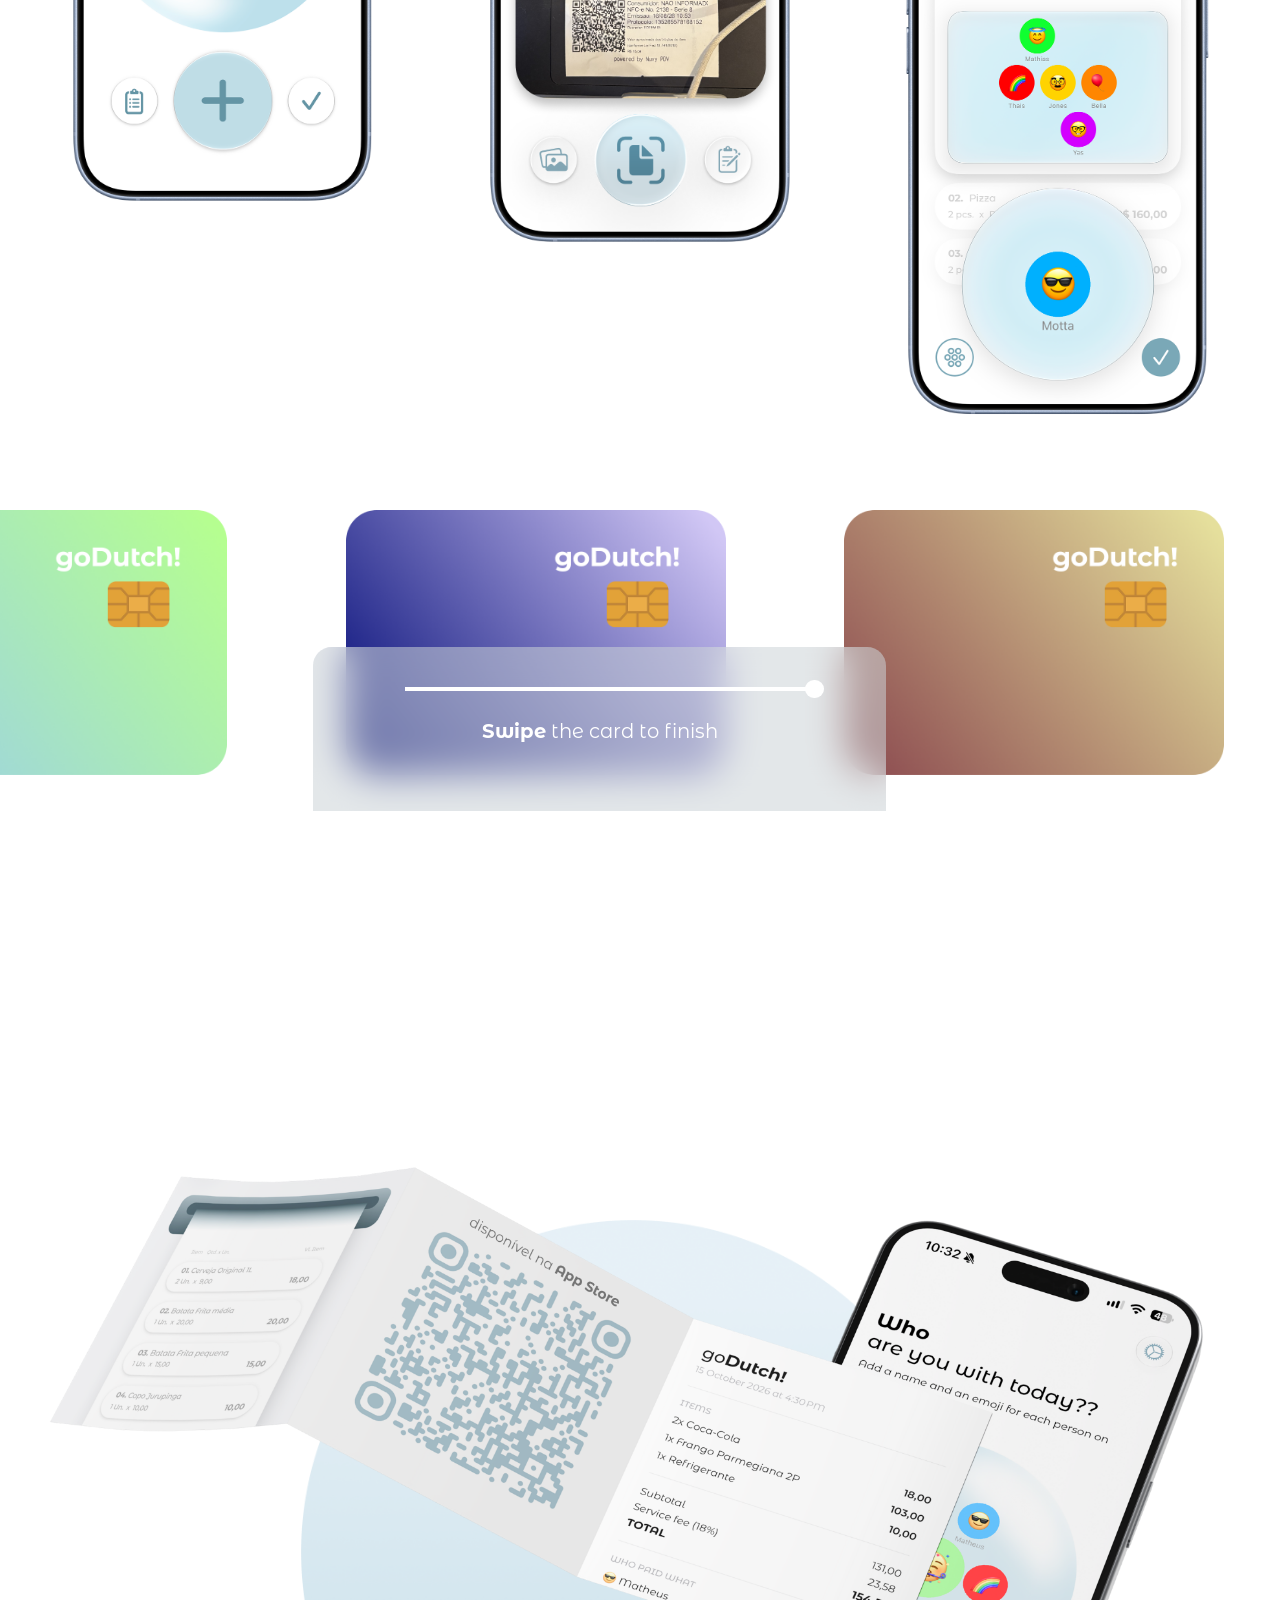
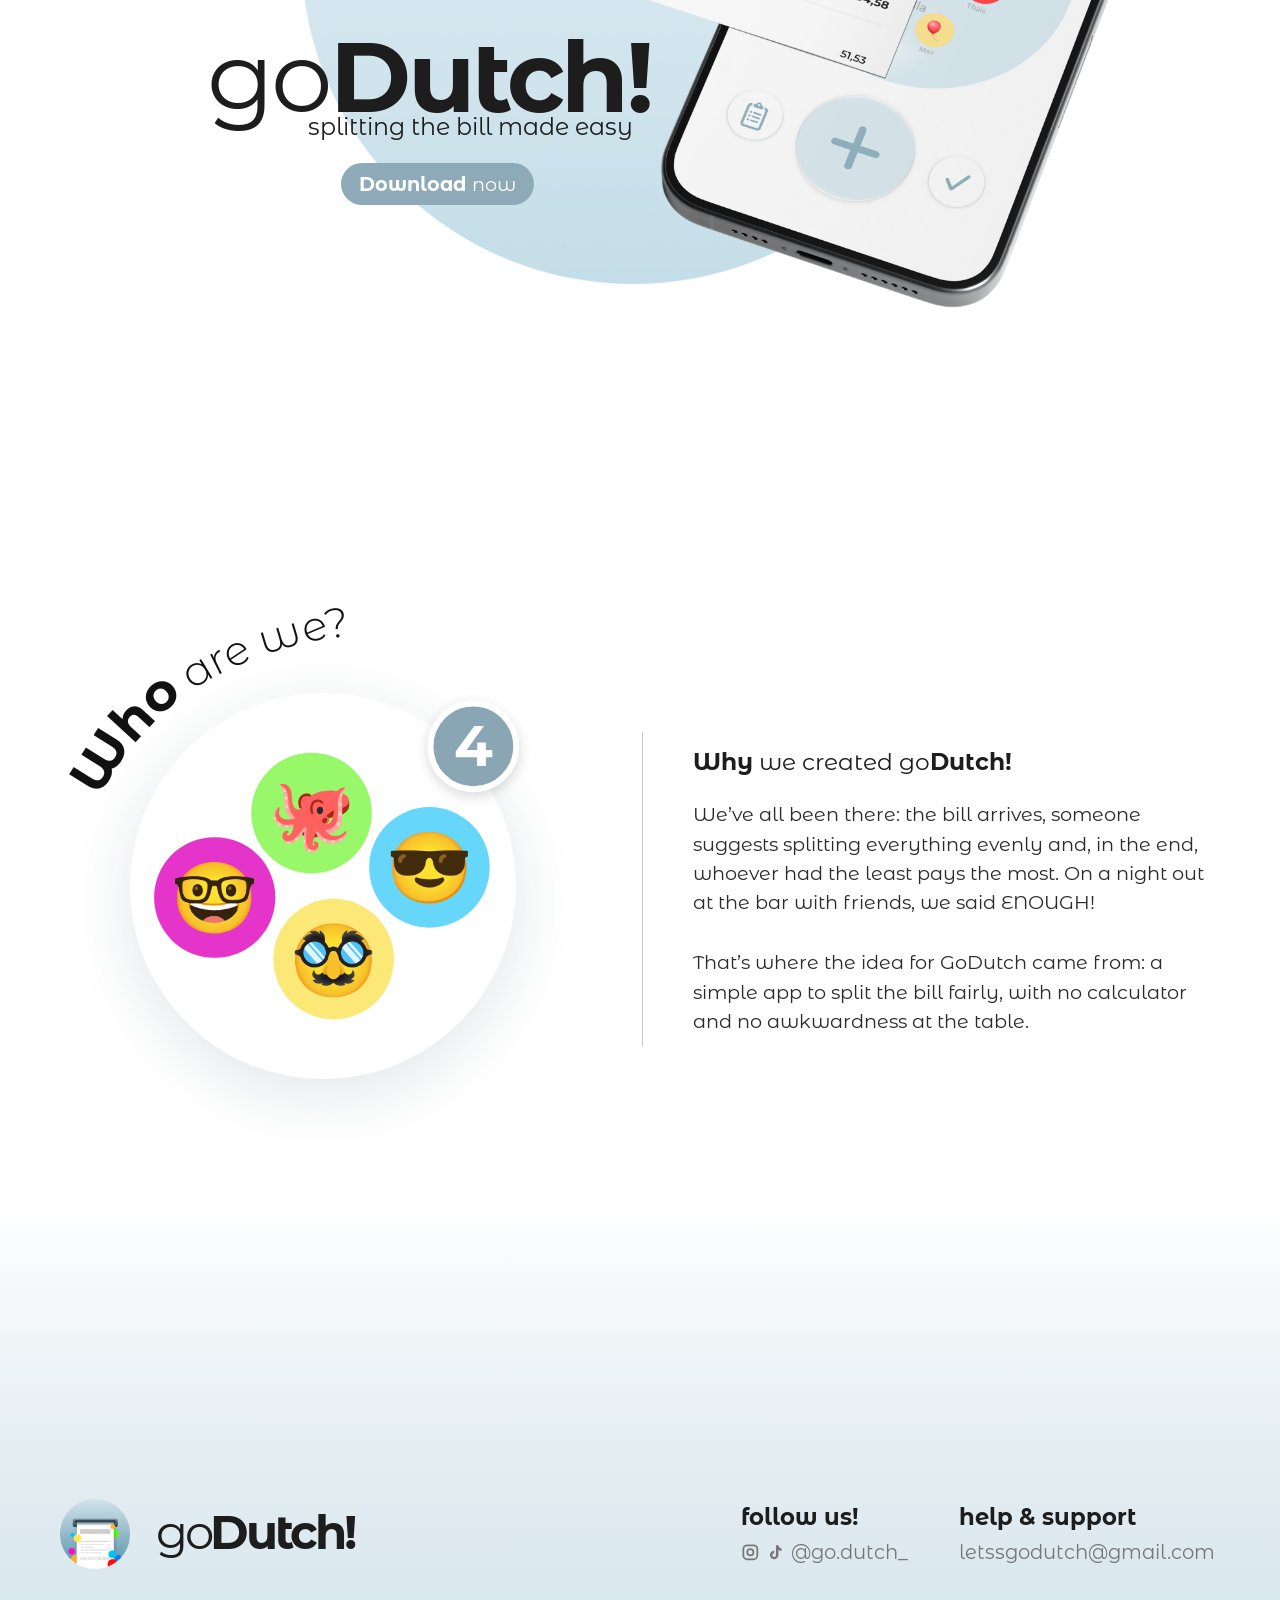
==== commit c81d072d: "mudanca de links" ====
--- a/index.html
+++ b/index.html
@@ -205,7 +205,7 @@
     <p class="col1">
       <a class="js-instagram" href="#" target="_blank" rel="noopener" aria-label="Instagram"><svg viewBox="0 0 24 24" fill="none" stroke="#777" stroke-width="2.2"><rect x="3" y="3" width="18" height="18" rx="5"/><circle cx="12" cy="12" r="4"/></svg></a>
       <a class="js-tiktok" href="#" target="_blank" rel="noopener" aria-label="TikTok"><svg viewBox="0 0 24 24" fill="#777"><path d="M16 3c.3 2.2 1.8 3.9 4 4.1v3.2c-1.5 0-2.9-.4-4-1.2v6.4A5.5 5.5 0 1 1 10.5 10v3.3a2.3 2.3 0 1 0 2.3 2.3V3H16z"/></svg></a>
-      <a class="js-instagram" href="#" target="_blank" rel="noopener">@go.dutch</a>
+      <a class="js-instagram" href="#" target="_blank" rel="noopener">@go.dutch_</a>
     </p>
     <h4 class="col2" data-i18n="ajuda">ajuda &amp; suporte</h4>
     <p class="col2"><a class="js-email" href="mailto:letssgodutch@gmail.com">letssgodutch@gmail.com</a></p>
@@ -226,8 +226,8 @@
     // página de suporte no Notion (balão "Suporte")
     notionSuporte:  'https://app.notion.com/p/goDutch-Suporte-2c795313e3b48397bc20012de72bafef?source=copy_link',
 
-    instagram: 'https://www.instagram.com/go.dutch',
-    tiktok:    'https://www.tiktok.com/@go.dutch'
+    instagram: 'https://www.instagram.com/go.dutch_/',
+    tiktok:    'https://www.tiktok.com/@go.dutch_'
   };
 
   /* =========================================================
@@ -633,4 +633,4 @@
   })();
 </script>
 </body>
-</html>
+</html>
